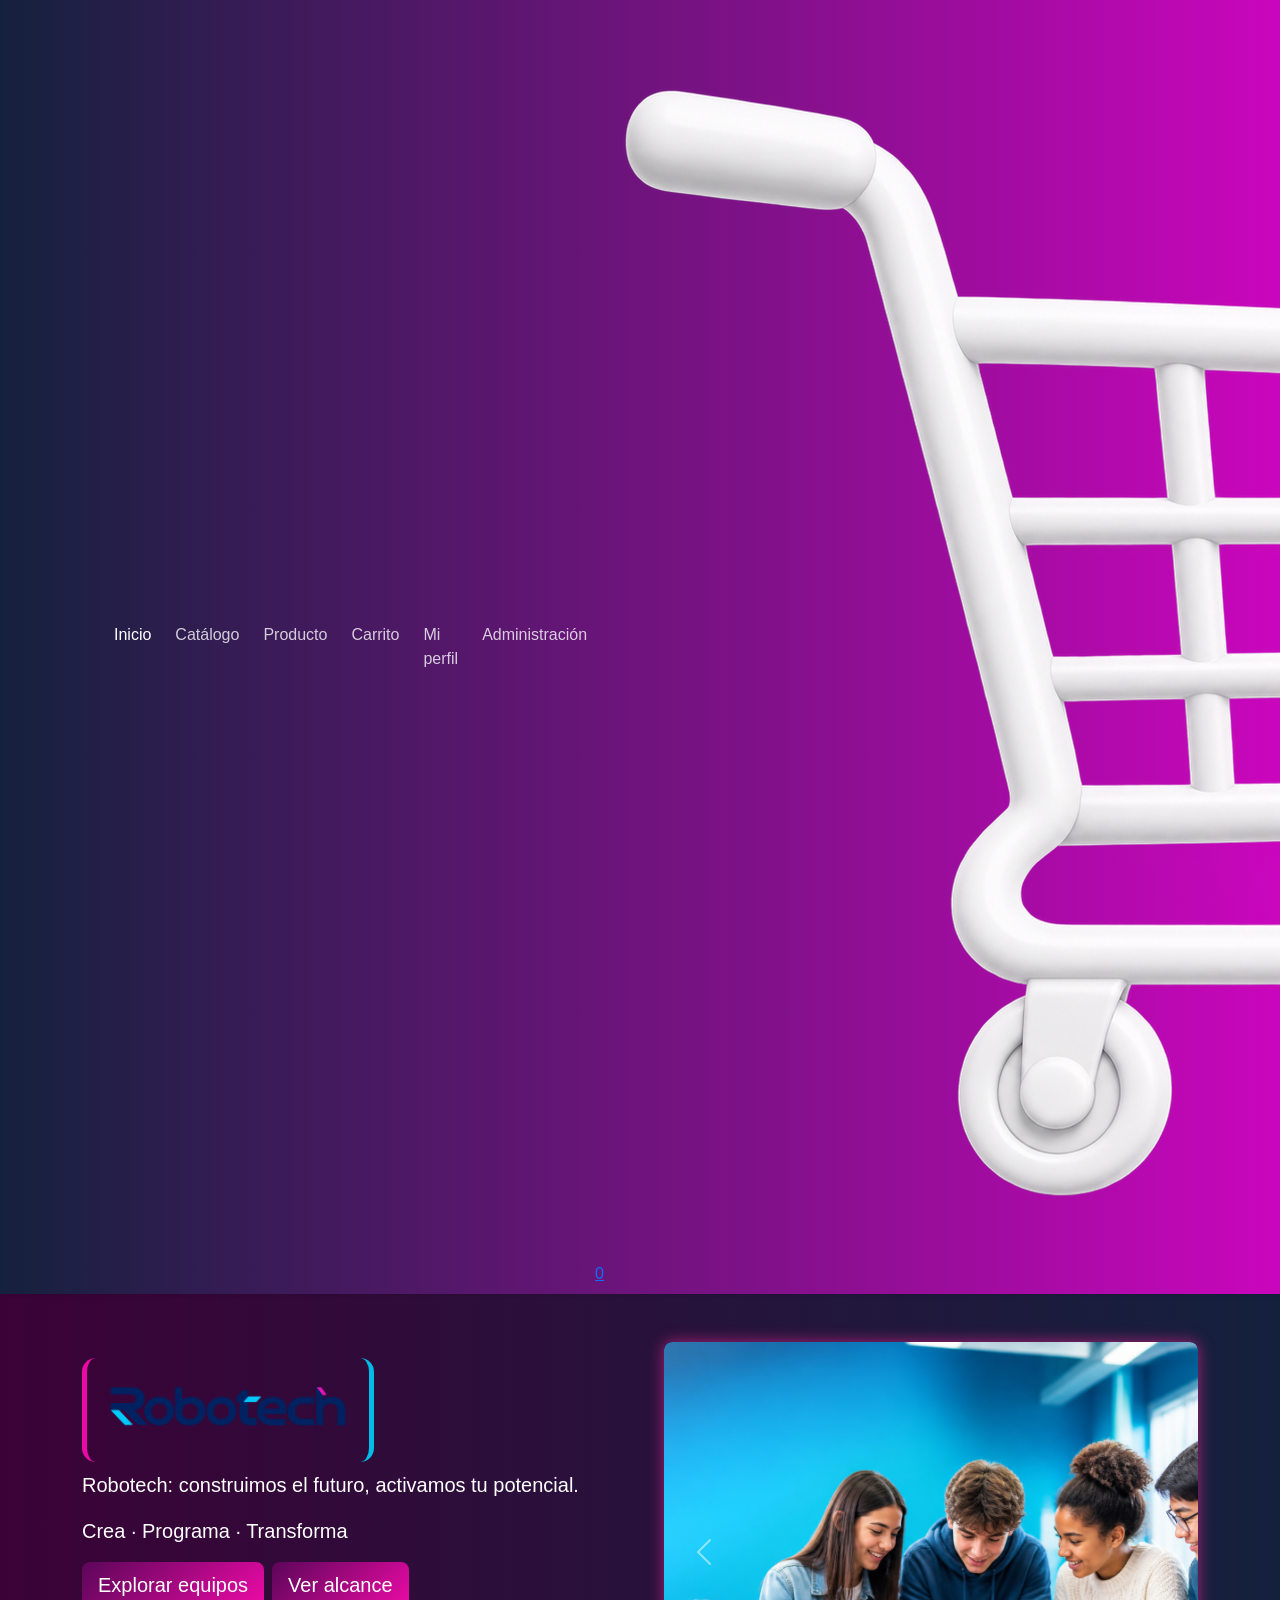
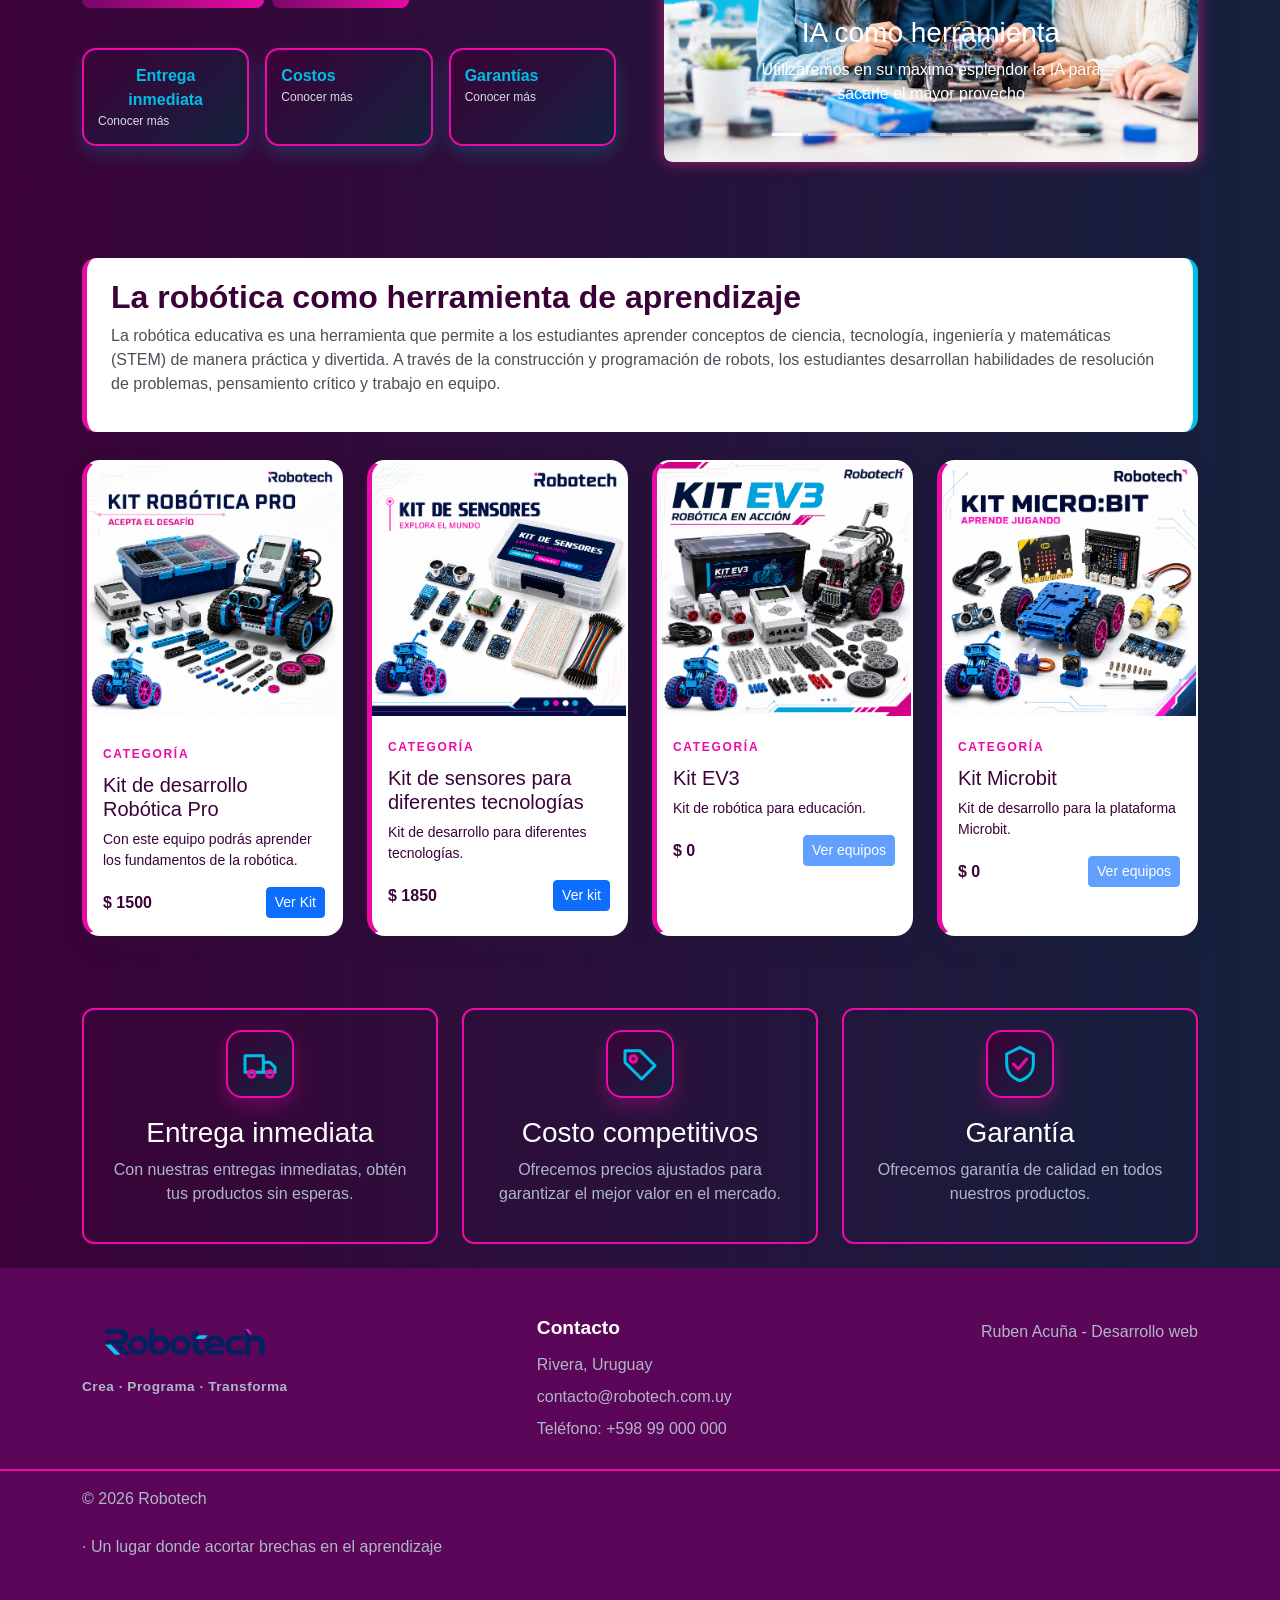
==== index.html @ 4be552e7 "Update print statement from 'Hello' to 'Goodbye'" ====
<!doctype html>
<html lang='es'>

<head>
    <meta charset="utf-8">
    <meta name="viewport" content="width=device-width, initial-scale=1">
    <link href="https://cdn.jsdelivr.net/npm/bootstrap@5.3.3/dist/css/bootstrap.min.css" rel="stylesheet">
    <link rel="shortcut icon" type="image/x-icon" href="img/r.ico" />
    <link rel="stylesheet" href="css/styles.css">
    <title>Robotech | Inicio</title>
</head>

<body class='d-flex flex-column min-vh-100' data-page='inicio'>
    <header>
        <nav class="navbar navbar-expand-lg navbar-dark sticky-top shadow-sm">
            <div class="container">
                <a class="navbar-brand fw-bold" href="index.html"><img width="100px" src="img/robo.png" alt="Robo Tech"
                        class="img-fluid" width="50px"></a>
                <button class="navbar-toggler" type="button" data-bs-toggle="collapse" data-bs-target="#mainNav"><span
                        class="navbar-toggler-icon"></span></button>
                <div class="collapse navbar-collapse" id="mainNav">
                    <ul class="navbar-nav me-auto">
                        <li class="nav-item"><a class="nav-link" data-page="inicio" href="index.html">Inicio</a></li>
                        <li class="nav-item"><a class="nav-link" data-page="catalogo" href="catalogo.html">Catálogo</a>
                        </li>
                        <li class="nav-item"><a class="nav-link" data-page="producto" href="producto.html">Producto</a>
                        </li>
                        <li class="nav-item"><a class="nav-link" data-page="carrito" href="carrito.html">Carrito</a>
                        </li>
                        <li class="nav-item"><a class="nav-link" data-page="perfil" href="perfil.html">Mi perfil</a>
                        </li>
                        <li class="nav-item"><a class="nav-link" data-page="admin" href="admin.html">Administración</a>
                        </li>
                    </ul>

                    <div class="cart-wrapper">
                        <a href="carrito.html" class="cart-link" aria-label="Ver carrito de compras">
                            <img src="img/carrito.png" alt="" class="cart-icon">
                            <span class="carrito-contador" id="carritoContador" aria-live="polite">0</span>
                        </a>
                    </div>



                    <button class="btn btn-outline-light btn-sm" id="btnLoginPlaceholder"
                        style="margin-left: 20px;">Ingresar</button>





                </div>
            </div>
        </nav>
    </header>
    <section class="navbar2 hero-intro">
        <div class="container py-4 py-lg-5">
            <div class="row align-items-center g-4 g-lg-5">
                <div class="col-lg-6">
                    <div class="revelar">



                <h1 class="display-4 fw-bold"><img width="250" src="img/iso.png" alt="Robotech" class="img-fluid"></h1>
                <p class="lead">Robotech: construimos el futuro, activamos tu potencial.</p>
                <p class="lead ">Crea · Programa · Transforma</p>
                <div class="d-flex gap-2 flex-wrap">
                    <a class="btn btn-robotech btn-lg" href="catalogo.html">Explorar equipos</a>
                    <button class="btn btn-robotech btn-lg" id="btnProjectInfo">Ver alcance</button>
                </div>
                <div class="row g-3 mt-4">
                    <div class="col-4">
                        <button type="button" class="metric metric-button" data-bs-toggle="modal"
                            data-bs-target="#entregaModal">
                            <strong>Entrega inmediata</strong><span>Conocer más</span>
                        </button>
                    </div>
                    <div class="col-4">
                        <button type="button" class="metric metric-button" data-bs-toggle="modal"
                            data-bs-target="#costosModal">
                            <strong>Costos</strong><span>Conocer más</span>
                        </button>
                    </div>
                    <div class="col-4">
                        <button type="button" class="metric metric-button" data-bs-toggle="modal"
                            data-bs-target="#garantiaModal">
                            <strong>Garantías</strong><span>Conocer más</span>
                        </button>
                    </div>
                </div>
                    </div>
                </div>
                <div class="col-lg-6">
                    <div class="hero-card revelar">
                        <section class="hero">

                                <div id="carteleraCarousel" class="carousel slide" data-bs-ride="carousel">
                                    <div class="carousel-indicators">
                                        <button type="button" data-bs-target="#carteleraCarousel" data-bs-slide-to="0"
                                            class="active" aria-current="true" aria-label="Eduy"></button>
                                        <button type="button" data-bs-target="#carteleraCarousel" data-bs-slide-to="1"
                                            aria-label="Película 2"></button>
                                        <button type="button" data-bs-target="#carteleraCarousel" data-bs-slide-to="2"
                                            aria-label="Película 3"></button>
                                        <button type="button" data-bs-target="#carteleraCarousel" data-bs-slide-to="3"
                                            aria-label="Película 4"></button>
                                        <button type="button" data-bs-target="#carteleraCarousel" data-bs-slide-to="4"
                                            aria-label="Película 5"></button>
                                        <button type="button" data-bs-target="#carteleraCarousel" data-bs-slide-to="5"
                                            aria-label="Película 6"></button>
                                        <button type="button" data-bs-target="#carteleraCarousel" data-bs-slide-to="6"
                                            aria-label="Película 7"></button>
                                        <button type="button" data-bs-target="#carteleraCarousel" data-bs-slide-to="7"
                                            aria-label="Película 8"></button>
                                        <button type="button" data-bs-target="#carteleraCarousel" data-bs-slide-to="8"
                                            aria-label="Película 9"></button>
                                    </div>

                                    <div class="carousel-inner rounded overflow-hidden">
                                        <div class="carousel-item active">
                                            <img src="img/a1.png" class="d-block w-100" alt="Inteligencia artificial">
                                            <div class="carousel-caption d-none d-md-block">
                                                <h3>IA como herramienta</h3>
                                                <p>Utilizaremos en su maximo esplendor la IA para sacarle el mayor
                                                    provecho
                                                </p>
                                            </div>
                                        </div>

                                        <div class="carousel-item">
                                            <img src="img/a2.png" class="d-block w-100" alt="Afiche de The Truman Show">
                                            <div class="carousel-caption d-none d-md-block">
                                                <h3>Curso de microbit</h3>
                                                <p>Aprende a programar con microbit y crea tus propios proyectos de
                                                    robótica
                                                    y electrónica.
                                                </p>
                                            </div>
                                        </div>

                                        <div class="carousel-item">
                                            <img src="img/a3.png" class="d-block w-100"
                                                alt="Afiche de próxima película">
                                            <div class="carousel-caption d-none d-md-block">
                                                <h3>Robótica </h3>
                                                <p>Descubre el mundo de la robótica con nuestros cursos prácticos y
                                                    hands-on.</p>
                                            </div>
                                        </div>
                                        <div class="carousel-item">
                                            <img src="img/a4.png" class="d-block w-100" alt="Arduino">
                                            <div class="carousel-caption d-none d-md-block">
                                                <h3>Arduino</h3>
                                                <p>Plataforma de prototipado electrónico basada en un microcontrolador
                                                    con
                                                    un lenguaje de programación simplificado.</p>
                                            </div>
                                        </div>
                                        <div class="carousel-item">
                                            <img src="img/a5.png" class="d-block w-100" alt="Afiche de Impresión 3D">
                                            <div class="carousel-caption d-none d-md-block">
                                                <h3>Impresión 3D</h3>
                                                <p>Transforma tus ideas en realidad con nuestra tecnología de impresión
                                                    3D
                                                    de vanguardia.</p>
                                            </div>
                                        </div>
                                        <div class="carousel-item">
                                            <img src="img/a6.png" class="d-block w-100" alt="Spike">
                                            <div class="carousel-caption d-none d-md-block">
                                                <h3>Spike</h3>
                                                <p>Robot de juguete con capacidades avanzadas de movimiento y
                                                    comunicación.
                                                </p>
                                            </div>
                                        </div>
                                        <div class="carousel-item">
                                            <img src="img/a7.png" class="d-block w-100" alt="Controlador ESP 32">
                                            <div class="carousel-caption d-none d-md-block">
                                                <h3>Esp 32</h3>
                                                <p>Plataforma de prototipado electrónico basada en un microcontrolador
                                                    con
                                                    un lenguaje de programación simplificado.</p>
                                            </div>
                                        </div>
                                        <div class="carousel-item">
                                            <img src="img/a8.png" class="d-block w-100" alt="Circuitos y electrónica">
                                            <div class="carousel-caption d-none d-md-block">
                                                <h3>Circuitos y electrónica</h3>
                                                <p>Descubre el mundo emocionante de los circuitos y la electrónica con
                                                    nuestros kits educativos.</p>
                                            </div>
                                        </div>
                                        <div class="carousel-item">
                                            <img src="img/a9.png" class="d-block w-100" alt="Crecer con robótica">
                                            <div class="carousel-caption d-none d-md-block">
                                                <h3>Crecer con robótica</h3>
                                                <p>Descubre el mundo emocionante de la robótica con nuestros kits
                                                    educativos.</p>
                                            </div>
                                        </div>


                                    </div>

                                    <button class="carousel-control-prev" type="button"
                                        data-bs-target="#carteleraCarousel" data-bs-slide="prev">
                                        <span class="carousel-control-prev-icon" aria-hidden="true"></span>
                                        <span class="visually-hidden">Anterior</span>
                                    </button>
                                    <button class="carousel-control-next" type="button"
                                        data-bs-target="#carteleraCarousel" data-bs-slide="next">
                                        <span class="carousel-control-next-icon" aria-hidden="true"></span>
                                        <span class="visually-hidden">Siguiente</span>
                                    </button>
                                </div>
                        </section>
                    </div>
                </div>
            </div>
        </div>
    </section>
    <main class="flex-grow-1">
            <section class="hero">
               

            </section>
            <section class="section-gradient py-5">
                <div class="container">
                <div class="section-heading">
                    <div>


                        <div class="info-robotica">

                            <div class="revelar">
                                <h2 class="fw-bold">La robótica como herramienta de aprendizaje</h2>
                                <p class="text-secondary">La robótica educativa es una herramienta que permite a los
                                    estudiantes aprender conceptos de ciencia, tecnología, ingeniería y matemáticas
                                    (STEM)
                                    de manera práctica y divertida. A través de la construcción y programación de
                                    robots,
                                    los estudiantes desarrollan habilidades de resolución de problemas, pensamiento
                                    crítico
                                    y trabajo en equipo.</p>
                            </div>
                        </div>


                        <div class="row g-4 mt-1">
                            <div class="col-md-6 col-xl-3">
                                <article class="placeholder-product">
                                    <div class="placeholder-image"><img height="200" src="img/robopro.png" 
                                            alt="Kit RoboPro" class="img-fluid"></div>
                                    <div class="p-3">
                                        <hr >

                                        <span class="eyebrow">Categoría</span>
                                        <h3 class="h5 mt-2">Kit de desarrollo Robótica Pro</h3>
                                        <p class="text-secondary small">Con este equipo podrás aprender los fundamentos
                                            de
                                            la robótica.</p>
                                        <div class="d-flex justify-content-between align-items-center"><strong>$
                                                1500</strong><button class="btn btn-primary btn-sm"
                                                onclick="window.location.href='producto.html'" enabled>Ver
                                                Kit</button></div>
                                    </div>
                                </article>
                            </div>
                            <div class="col-md-6 col-xl-3">
                                <article class="placeholder-product">
                                    <div class="placeholder-image"><img height="200" src="img/sensores.png"
                                            alt="Kit Sensores" class="img-fluid"></div>
                                    <div class="p-3">
                                        <hr class="product-divider">
                                        <span class="eyebrow">Categoría</span>
                                        <h3 class="h5 mt-2">Kit de sensores para diferentes tecnologías
                                        </h3>
                                        <p class="text-secondary small">Kit de desarrollo para diferentes tecnologías.
                                        </p>
                                        <div class="d-flex justify-content-between align-items-center"><strong>$
                                                1850</strong><button onclick="window.location.href='producto.html'"
                                                class="btn btn-primary btn-sm" enabled>Ver kit</button>
                                        </div>
                                    </div>
                                </article>
                            </div>
                            <div class="col-md-6 col-xl-3">
                                <article class="placeholder-product">
                                    <div class="placeholder-image"> <img height="200" src="img/ev3.png" alt="Kit EV3"
                                            class="img-fluid"> </div>
                                    <div class="p-3">
                                        <hr class="product-divider">
                                        <span class="eyebrow">Categoría</span>
                                        <h3 class="h5 mt-2">Kit EV3</h3>
                                        <p class="text-secondary small">Kit de robótica para educación.</p>
                                        <div class="d-flex justify-content-between align-items-center"><strong>$
                                                0</strong><button class="btn btn-primary btn-sm" disabled>Ver
                                                equipos</button></div>
                                    </div>
                                </article>
                            </div>
                            <div class="col-md-6 col-xl-3">
                                <article class="placeholder-product">
                                    <div class="placeholder-image"><img height="200" src="img/micro.png"
                                            alt="Kit Microbit" class="img-fluid"></div>
                                    <div class="p-3">
                                        <hr class="product-divider">
                                        <span class="eyebrow">Categoría</span>
                                        <h3 class="h5 mt-2">Kit Microbit</h3>
                                        <p class="text-secondary small">Kit de desarrollo para la plataforma Microbit.
                                        </p>
                                        <div class="d-flex justify-content-between align-items-center"><strong>$
                                                0</strong><button class="btn btn-primary btn-sm" disabled>Ver
                                                equipos</button></div>
                                    </div>
                                </article>
                            </div>
                        </div>
                    </div>
                </div>
                </div>





            </section>
            <section class="benefits section-gradient py-4">
                <div class="container">
                    <div class="row g-4 text-center">
                        <div class="col-md-4">
                            <div class="benefit-card">
                                <div class="benefit-icon" aria-hidden="true">
                                    <svg viewBox="0 0 24 24">
                                        <path class="icon-main" d="M3 7h11v10H3z M14 11h4l3 3v3h-7z" />
                                        <circle class="icon-accent" cx="7" cy="18" r="2" />
                                        <circle class="icon-accent" cx="18" cy="18" r="2" />
                                    </svg>
                                </div>
                                <h3>Entrega inmediata</h3>
                                <p>Con nuestras entregas inmediatas, obtén tus productos sin esperas.</p>
                            </div>
                        </div>
                        <div class="col-md-4">
                            <div class="benefit-card">
                                <div class="benefit-icon" aria-hidden="true">
                                    <svg viewBox="0 0 24 24">
                                        <path class="icon-main" d="M3 4h9l9 9-8 8-10-10z" />
                                        <circle class="icon-accent" cx="8" cy="9" r="2" />
                                    </svg>
                                </div>
                                <h3>Costo competitivos</h3>
                                <p>Ofrecemos precios ajustados para garantizar el mejor valor en el mercado.</p>
                            </div>
                        </div>
                        <div class="col-md-4">
                            <div class="benefit-card">
                                <div class="benefit-icon" aria-hidden="true">
                                    <svg viewBox="0 0 24 24">
                                        <path class="icon-main" d="M12 2l8 4v6c0 5-3.4 8.5-8 10-4.6-1.5-8-5-8-10V6z" />
                                        <path class="icon-accent" d="M8 12l3 3 5-6" />
                                    </svg>
                                </div>
                                <h3>Garantía</h3>

                                <p>Ofrecemos garantía de calidad en todos nuestros productos.</p>
                            </div>
                        </div>
                    </div>
                </div>
            </section>
            <div class="modal fade robotech-modal" id="entregaModal" tabindex="-1" aria-labelledby="entregaModalTitle" aria-hidden="true">
                <div class="modal-dialog modal-dialog-centered"><div class="modal-content">
                    <div class="modal-header"><div class="modal-heading">
                        <div class="modal-benefit-icon" aria-hidden="true"><svg viewBox="0 0 24 24"><path class="icon-main" d="M3 7h11v10H3z M14 11h4l3 3v3h-7z"/><circle class="icon-accent" cx="7" cy="18" r="2"/><circle class="icon-accent" cx="18" cy="18" r="2"/></svg></div>
                        <h2 class="modal-title fs-4" id="entregaModalTitle">Entrega inmediata</h2>
                    </div><button type="button" class="btn-close btn-close-white" data-bs-dismiss="modal" aria-label="Cerrar"></button></div>
                    <div class="modal-body"><p>Preparamos y despachamos los productos disponibles con rapidez para reducir los tiempos de espera. Informamos el estado del pedido y coordinamos la entrega de forma clara.</p></div>
                    <div class="modal-footer"><button type="button" class="btn btn-robotech" data-bs-dismiss="modal">Entendido</button></div>
                </div></div>
            </div>

            <div class="modal fade robotech-modal" id="costosModal" tabindex="-1" aria-labelledby="costosModalTitle" aria-hidden="true">
                <div class="modal-dialog modal-dialog-centered"><div class="modal-content">
                    <div class="modal-header"><div class="modal-heading">
                        <div class="modal-benefit-icon" aria-hidden="true"><svg viewBox="0 0 24 24"><path class="icon-main" d="M3 4h9l9 9-8 8-10-10z"/><circle class="icon-accent" cx="8" cy="9" r="2"/></svg></div>
                        <h2 class="modal-title fs-4" id="costosModalTitle">Costos competitivos</h2>
                    </div><button type="button" class="btn-close btn-close-white" data-bs-dismiss="modal" aria-label="Cerrar"></button></div>
                    <div class="modal-body"><p>Ofrecemos precios claros y competitivos para facilitar el acceso a la robótica educativa. Cada producto busca equilibrar calidad, utilidad y una inversión adecuada.</p></div>
                    <div class="modal-footer"><button type="button" class="btn btn-robotech" data-bs-dismiss="modal">Entendido</button></div>
                </div></div>
            </div>

            <div class="modal fade robotech-modal" id="garantiaModal" tabindex="-1" aria-labelledby="garantiaModalTitle" aria-hidden="true">
                <div class="modal-dialog modal-dialog-centered"><div class="modal-content">
                    <div class="modal-header"><div class="modal-heading">
                        <div class="modal-benefit-icon" aria-hidden="true"><svg viewBox="0 0 24 24"><path class="icon-main" d="M12 2l8 4v6c0 5-3.4 8.5-8 10-4.6-1.5-8-5-8-10V6z"/><path class="icon-accent" d="M8 12l3 3 5-6"/></svg></div>
                        <h2 class="modal-title fs-4" id="garantiaModalTitle">Garantía</h2>
                    </div><button type="button" class="btn-close btn-close-white" data-bs-dismiss="modal" aria-label="Cerrar"></button></div>
                    <div class="modal-body"><p>Respaldamos nuestros productos con garantía de calidad y asistencia ante fallas. Nuestro objetivo es brindar una solución confiable para aprender, construir y experimentar.</p></div>
                    <div class="modal-footer"><button type="button" class="btn btn-robotech" data-bs-dismiss="modal">Entendido</button></div>
                </div></div>
            </div>
            <div class="modal fade robotech-modal2" id="projectInfoModal" tabindex="-1">
                <div class="modal-dialog modal-lg modal-dialog-centered">
                    <div class="modal-content">
                        <div class="modal-header">
                            <h2 class="modal-title fs-5">Roadmap</h2><button class="btn-close"
                                data-bs-dismiss="modal"></button>
                        </div>
                        <div class="modal-body">
                            <p class="modal-intro">El proyecto se desarrollará progresivamente en cuatro sprints.</p>
                            <div class="row g-3">
                                <div class="col-md-6">
                                    <div class="sprint-summary"><strong>Sprint 1 · Semanas 1 a 4</strong><span>Inicio,
                                            identidad visual, HTML, CSS, Bootstrap y diseño responsive</span></div>
                                </div>
                                <div class="col-md-6">
                                    <div class="sprint-summary"><strong>Sprint 2 · Semanas 5 a 8</strong><span>Catálogo
                                            dinámico, detalle de equipos, trayectoria y LocalStorage</span></div>
                                </div>
                                <div class="col-md-6">
                                    <div class="sprint-summary"><strong>Sprint 3 · Semanas 9 a
                                            12</strong><span>Firebase,
                                            autenticación, perfil, pedidos y administración inicial</span></div>
                                </div>
                                <div class="col-md-6">
                                    <div class="sprint-summary"><strong>Sprint 4 · Semanas 13 a
                                            15</strong><span>Seguridad,
                                            roles, pruebas, accesibilidad, despliegue y presentación</span></div>
                                </div>
                            </div>
                        </div>
                    </div>
                </div>
            </div>
    </div>
    </div>
    </main>
    <footer class="footer py-5 mt-auto">
        <div class="container">
            <div class="footer-top d-flex justify-content-between align-items-start flex-wrap gap-4">
                <div class="footer-brand">
                    <div class="footer-identity">
                        <img src="img/iso.png" alt="Robotech" class="footer-logo">
                        <span class="footer-slogan">Crea · Programa · Transforma</span>
                    </div>
                </div>
                <section class="footer-contact" aria-labelledby="footer-contact-title">
                    <h2 id="footer-contact-title">Contacto</h2>
                    <address>
                        <span class="contact-item">Rivera, Uruguay</span>
                        <a class="contact-item" href="mailto:contacto@robotech.com.uy">contacto@robotech.com.uy</a>
                        <a class="contact-item" href="tel:+59899000000">Teléfono: +598 99 000 000</a>
                    </address>
                </section>
                <span class="footer-author">Ruben Acuña - Desarrollo web</span>
            </div>
        </div>
        <hr class="footer-divider">
        <div class="container">
            <p class="footer-copyright">© 2026 Robotech</p> <br> <p>· Un lugar donde acortar brechas en el aprendizaje</p>
        </div>
    </footer>
    <div class="toast-container position-fixed bottom-0 end-0 p-3">
        <div id="appToast" class="toast">
            <div class="toast-header"><strong class="me-auto">Robotech</strong><button class="btn-close"
                    data-bs-dismiss="toast"></button></div>
            <div class="toast-body" id="toastMessage"></div>
        </div>
    </div>
    <script src="https://cdn.jsdelivr.net/npm/bootstrap@5.3.3/dist/js/bootstrap.bundle.min.js"></script>
    <script src="js/base.js"></script>



</body>

</html>
---- css/styles.css ----
:root {
    --primary: #1f4fd6;
    --ink: #172033;
    --surface: #f5f7fb;
    --accent: #ffc107;
    --gradient-robotech: linear-gradient(90deg, #3b0238, #14213d)
}

* {
    box-sizing: border-box
}

body {
    font-family:verdana, sans-serif;
    font-size: 1rem;
    color: var(--ink);
    background: var(--surface)
}


.main-gradiente {
  min-height: 100vh;
  background: linear-gradient(
    to bottom,
    #14213d 0%,
    #ec0aa6 100%,
    
  );
}

article {
    border: 2px solid transparent;
    border-left: 5px solid #ec0aa6;
    box-shadow: 0 0 10px rgba(172, 32, 118, 1);
    transition: transform .25s ease, border-color .25s ease, box-shadow .25s ease;
}

article:hover {
    transform: translateY(-6px);
    border-color: #00bde7;
    border-left-color: #ec0aa6;
    box-shadow:
        0 14px 30px rgba(0, 189, 231, .35),
        0 0 20px rgba(236, 10, 166, .5);
}

@media (prefers-reduced-motion: reduce) {
    article,
    .benefit-card,
    .sprint-summary {
        transition: none;
    }

    article:hover,
    .benefit-card:hover,
    .sprint-summary:hover {
        transform: none;
    }
}
.revelar {
    opacity: 0;
  transform: translateY(25px);
  animation: aparecer 1s ease forwards
}
@keyframes aparecer {
  from {
    opacity: 0;
    transform: translateY(25px);
  }

  to {
    opacity: 1;
    transform: translateY(0);
  }
}

.aparecer-lento {
  opacity: 0;
  animation: aparecer 2s ease 1s forwards;
}


.info-robotica {
  padding: 22px;
  background-color: white;
  border-left: 5px solid #ec0aa6;
  border-radius: 16px 0 0 16px;
}


.btn-robotech {
  color: white;
  background: linear-gradient(135deg, #5c0659, #ec0aa6);
  border: none;
  border-radius: 8px;
}

.btn-robotech:hover {
  color: #fff;
   background: linear-gradient(135deg, #ec0aa6, #5c0659);
}

.navbar {
     background: linear-gradient(90deg, #14213d, #ca06bd)
}
.navbar2 {
    color: #fff;
    background: var(--gradient-robotech);
}

.section-gradient {
    color: #fff;
    background: var(--gradient-robotech);
}

.section-gradient .text-secondary {
    color: #d7dbe5 !important;
}

.info-robotica h2 {
    color: #3b0238;
}

.info-robotica {
    padding: 20px 24px;
    border-left: 5px solid #ec0aa6;
    border-right: 5px solid #00bde7;
    border-radius: 14px;
}

.section-gradient .info-robotica .text-secondary {
    color: #495057 !important;
}

.hero-intro .hero {
    background: transparent;
}

.hero-intro h1.fw-bold {
    width: fit-content;
    padding: 10px 16px;
    border-left: 5px solid #ec0aa6;
    border-right: 5px solid #00bde7;
    border-radius: 14px;
}

.hero-intro .hero-card {
    width: 100%;
    padding: 0;
    background: transparent;
    border-radius: 8px;
    box-shadow: 0 0 15px rgba(172, 32, 118, 1);
    overflow: hidden;
}

.hero-intro #carteleraCarousel,
.hero-intro .carousel-inner,
.hero-intro .carousel-item {
    width: 100%;
}

.hero-intro #carteleraCarousel .carousel-item img {
    width: 100%;
    height: clamp(280px, 36vw, 420px);
    object-fit: cover;
    border-radius: 8px;
}
.navbar .nav-link {
    color: #ffffffc7;
    font-size:3 rem;
    padding: 0.5rem 1rem;
    margin-left: 0.5rem;
}


.navbar .nav-link.active,
.navbar .nav-link:hover {
    color: #fff
}

.brand-mark {
    display: inline-grid;
    place-items: center;
    width: 32px;
    height: 32px;
    background: var(--accent);
    color: #172033;
    border-radius: 10px;
    margin-right: .35rem
}

.hero {
    background: radial-gradient(circle at 15% 20%, #eef3ff 0, #fff 48%, #eef3ff 100%)
}

.hero-card {
    position: relative;
    background: #fff;
    border-radius: 24px;
    padding: 12px;
    box-shadow: 0 30px 70px #1f4fd633
}

.hero-card img {
    height: 420px;
    width: 100%;
    object-fit: cover;
    border-radius: 16px
}

.hero-card-header {
    display: flex;
    gap: 7px;
    padding: 5px 4px 12px
}

.dot {
    width: 9px;
    height: 9px;
    border-radius: 50%;
    background: #dce2ef
}

.dot:first-child {
    background: #ff6b6b
}

.dot:nth-child(2) {
    background: #ffd43b
}

.dot:nth-child(3) {
    background: #51cf66
}

.floating-card {
    position: absolute;
    left: -35px;
    bottom: 30px;
    background: #fff;
    padding: 18px 22px;
    border-radius: 16px;
    box-shadow: 0 18px 40px #1720332e;
    display: flex;
    flex-direction: column
}

.metric {
    color: #fff;
    background: linear-gradient(135deg, #3b0238, #14213d);
    border: 2px solid #ec0aa6;
    border-radius: 14px;
    padding: 14px;
    text-align: center;
    display: flex;
    flex-direction: column;
    box-shadow: 0 8px 18px rgba(0, 189, 231, .2);
}

.metric-button {
    width: 100%;
    height: 100%;
    font: inherit;
    cursor: pointer;
    transition: transform .25s ease, border-color .25s ease, box-shadow .25s ease;
}

.metric-button:hover,
.metric-button:focus-visible {
    transform: translateY(-4px);
    border-color: #00bde7;
    box-shadow: 0 12px 24px rgba(236, 10, 166, .4);
    outline: none;
}

.metric strong {
    color: #00bde7;
}

.metric span {
    font-size: .75rem;
    color: #d7dbe5;
}

.section-heading {
    display: flex;
    justify-content: space-between;
    align-items: end
}

.eyebrow {
    font-size: .75rem;
    text-transform: uppercase;
    letter-spacing: .14em;
    color: var(--primary);
    font-weight: 800
}

.student-task {
    display: flex;
    gap: 16px;
    background: #fff;
    border-left: 5px solid var(--primary);
    border-radius: 14px;
    padding: 20px
}

.student-task-number {
    display: grid;
    place-items: center;
    flex: 0 0 40px;
    height: 40px;
    border-radius: 50%;
    background: var(--primary);
    color: #fff;
    font-weight: 800
}

.placeholder-product {
    height: 100%;
    background: #fff;
    border-radius: 18px;
    overflow: hidden;
    box-shadow: 0 10px 28px #17203314
}

.placeholder-image {
    height: 210px;
    margin-bottom: 20px;
    background: repeating-linear-gradient(45deg, #eef1f7, #eef1f7 12px, #e5e9f1 12px, #e5e9f1 24px);
    display: grid;
    place-items: center;
    color: #7a8497;
    font-weight: 700
}

.product-divider {
    margin: 0 0 24px;
    border: 0;
    border-top: 2px solid #ec0aa6;
    opacity: 1;
}

.placeholder-product .eyebrow {
    display: inline-block;
    margin-top: 0;
    color: #ec0aa6;
}

.section-gradient .placeholder-product h3,
.section-gradient .placeholder-product p,
.section-gradient .placeholder-product strong {
    color: #3b0238 !important;
}

.benefits {
    color: #fff
}

.benefit-card {
    height: 100%;
    padding: 20px;
    border: 2px solid #ec0aa6;
    border-radius: 12px;
    transition: transform .25s ease, border-color .25s ease, box-shadow .25s ease;
}

.benefit-icon {
    display: grid;
    place-items: center;
    width: 68px;
    height: 68px;
    margin: 0 auto 18px;
    background: linear-gradient(135deg, #3b0238, #14213d);
    border: 2px solid #ec0aa6;
    border-radius: 16px;
    box-shadow: 0 8px 20px rgba(236, 10, 166, .3);
}

.benefit-icon svg {
    width: 40px;
    height: 40px;
    fill: none;
    stroke-linecap: round;
    stroke-linejoin: round;
    stroke-width: 1.8;
}

.benefit-icon .icon-main {
    stroke: #00bde7;
}

.benefit-icon .icon-accent {
    stroke: #ec0aa6;
}

.robotech-modal .modal-content,
.robotech-modal2 .modal-content {
    color: #d7dbe5;
    background: linear-gradient(135deg, #3b0238, #14213d);
    border: 2px solid #ec0aa6;
    border-radius: 18px;
    box-shadow:
        0 20px 55px rgba(0, 189, 231, .25),
        0 0 24px rgba(236, 10, 166, .35);
    overflow: hidden;
}

.robotech-modal .modal-header,
.robotech-modal .modal-footer,
.robotech-modal2 .modal-header,
.robotech-modal2 .modal-footer {
    border-color: rgba(236, 10, 166, .65);
}

.robotech-modal .modal-heading,
.robotech-modal2 .modal-heading {
    display: flex;
    align-items: center;
    gap: 14px;
}

.robotech-modal .modal-title,
.robotech-modal2 .modal-title {
    color: #00bde7;
    font-weight: 700;
}

.robotech-modal .btn-close,
.robotech-modal2 .btn-close {
    filter: invert(1) grayscale(100%) brightness(200%);
}

.robotech-modal .modal-body,
.robotech-modal2 .modal-body {
    font-size: 1rem;
    line-height: 1.7;
}

.robotech-modal2 .modal-body {
    color: #212529;
}

.robotech-modal2 .modal-intro {
    color: #fff;
}

.modal-benefit-icon {
    display: grid;
    place-items: center;
    flex: 0 0 54px;
    width: 54px;
    height: 54px;
    border: 2px solid #ec0aa6;
    border-radius: 14px;
    background: #14213d;
}

.modal-benefit-icon svg {
    width: 34px;
    height: 34px;
    fill: none;
    stroke-linecap: round;
    stroke-linejoin: round;
    stroke-width: 1.8;
}

.modal-benefit-icon .icon-main {
    stroke: #00bde7;
}

.modal-benefit-icon .icon-accent {
    stroke: #ec0aa6;
}

.benefit-card:hover,
.sprint-summary:hover {
    transform: translateY(-6px);
    border-color: #00bde7;
    box-shadow:
        0 14px 30px rgba(0, 189, 231, .35),
        0 0 20px rgba(236, 10, 166, .5);
}

.benefit-card p {
    color: #aeb7c8
}

.footer {
    background: #5c0659;
    color: #aeb7c8;
    min-height: 240px;
}

.footer-brand {
    display: flex;
    align-items: center;
    flex-wrap: wrap;
    gap: 16px;
}

.footer-logo {
    width: 170px;
    height: auto;
    object-fit: contain;
}

.footer-identity {
    display: flex;
    flex-direction: column;
    align-items: center;
    gap: 4px;
}

.footer-slogan {
    color: inherit;
    font-size: .85rem;
    font-weight: 600;
    letter-spacing: .04em;
}

.footer-contact h2 {
    margin-bottom: 14px;
    color: #fff;
    font-size: 1.2rem;
    font-weight: 700;
}

.footer-contact address {
    display: flex;
    flex-direction: column;
    gap: 8px;
    margin: 0;
    font-style: normal;
}

.footer-contact .contact-item {
    color: inherit;
    text-decoration: none;
    transition: color .2s ease;
}

.footer-contact .contact-item:hover {
    color: #ec0aa6;
}

.footer-divider {
    width: 100%;
    margin: 28px 0 16px;
    border: 0;
    border-top: 2px solid #ec0aa6;
    opacity: 1;
}

.footer-copyright {
    max-width: 440px;
    margin: 0;
}

.footer-author {
    padding-top: 4px;
}

.sprint-summary {
    background: #f5f7fb;
    border: 2px solid #ec0aa6;
    border-radius: 12px;
    padding: 14px;
    display: flex;
    flex-direction: column;
    transition: transform .25s ease, border-color .25s ease, box-shadow .25s ease;
}

.locked-module {
    max-width: 860px;
    margin: 40px auto;
    text-align: center;
    background: #fff;
    border-radius: 24px;
    padding: 48px;
    box-shadow: 0 18px 45px #17203317
}

.locked-icon {
    font-size: 4rem
}

.locked-card {
    margin-top: 28px;
    text-align: left;
    background: #f7f8fb;
    border: 1px dashed #b7c0d0;
    border-radius: 16px;
    padding: 24px
}




@media(max-width:767px) {
    .floating-card {
        position: static;
        margin-top: 10px
    }

    .hero-card img {
        height: 320px
    }

    .hero-intro #carteleraCarousel .carousel-item img {
        height: 280px;
    }

    .locked-module {
        padding: 30px 20px
    }

    .section-heading {
        align-items: start;
        flex-direction: column
    }
}
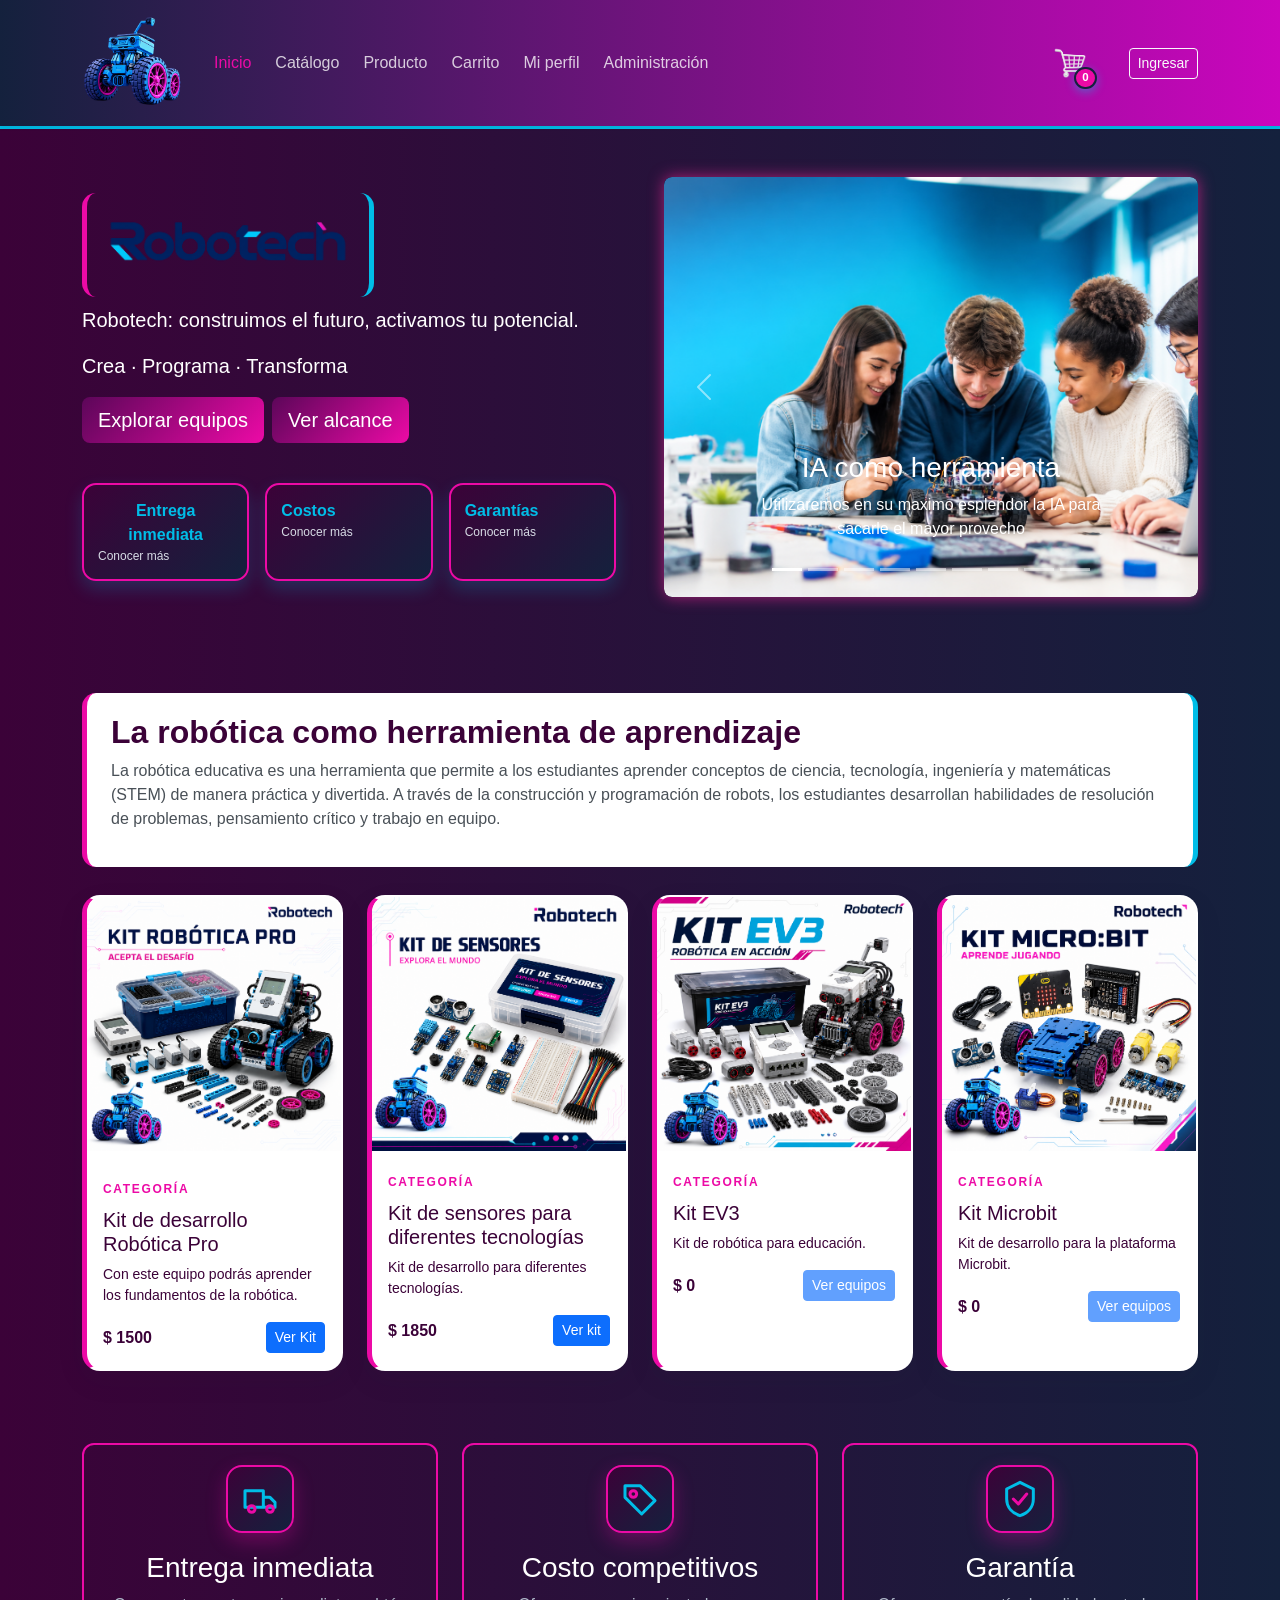
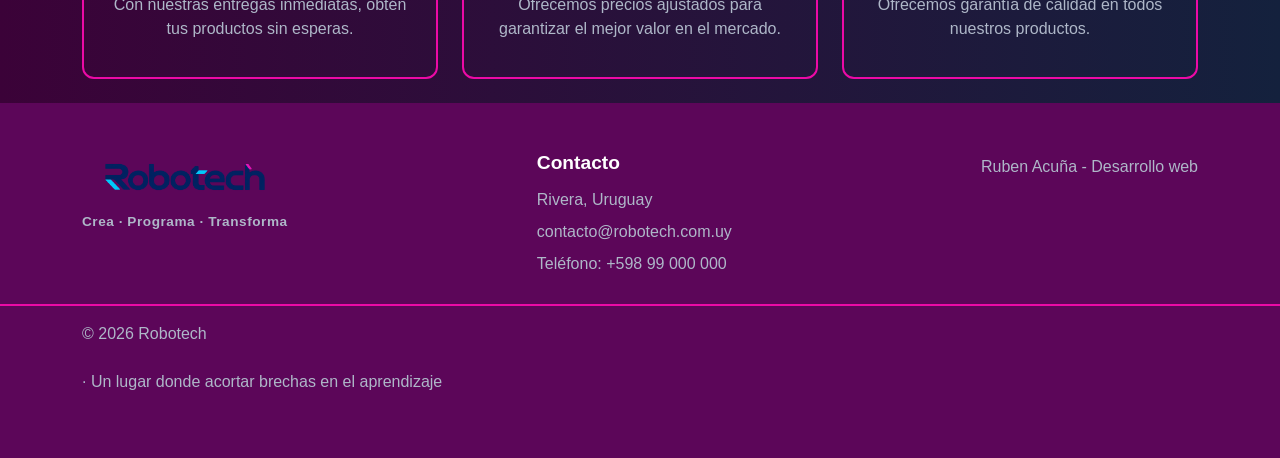
==== commit 2455a155: "Agregar separador celeste entre navbar y navbar2" ====
--- a/index.html
+++ b/index.html
@@ -53,6 +53,7 @@
             </div>
         </nav>
     </header>
+    <hr class="m-0 border-0 opacity-100" style="height: 3px; background-color: #00bde7;">
     <section class="navbar2 hero-intro">
         <div class="container py-4 py-lg-5">
             <div class="row align-items-center g-4 g-lg-5">
--- a/css/styles.css
+++ b/css/styles.css
@@ -167,15 +167,22 @@
 }
 .navbar .nav-link {
     color: #ffffffc7;
-    font-size:3 rem;
+    font-size: 1rem;
     padding: 0.5rem 1rem;
     margin-left: 0.5rem;
-}
-
-
-.navbar .nav-link.active,
-.navbar .nav-link:hover {
-    color: #fff
+    border-radius: 10px;
+    transition: color .2s ease;
+}
+
+.navbar .nav-link.active {
+    color: #ec0aa6 !important;
+    opacity: 1;
+}
+
+.navbar .nav-link:hover,
+.navbar .nav-link:focus-visible {
+    color: #ec0aa6;
+    outline: none;
 }
 
 .brand-mark {
@@ -255,6 +262,47 @@
     display: flex;
     flex-direction: column;
     box-shadow: 0 8px 18px rgba(0, 189, 231, .2);
+}
+
+.cart-wrapper {
+    display: flex;
+    align-items: center;
+    margin: 0 18px;
+}
+
+.cart-link {
+    position: relative;
+    display: inline-grid;
+    place-items: center;
+    width: 42px;
+    height: 42px;
+    text-decoration: none;
+}
+
+.cart-icon {
+    display: block;
+    width: 32px;
+    height: 32px;
+    object-fit: contain;
+}
+
+.carrito-contador {
+    position: absolute;
+    right: -6px;
+    bottom: -5px;
+    display: grid;
+    place-items: center;
+    min-width: 22px;
+    height: 22px;
+    padding: 0 6px;
+    color: #fff;
+    background: #ec0aa6;
+    border: 2px solid #14213d;
+    border-radius: 999px;
+    font-size: .72rem;
+    font-weight: 800;
+    line-height: 1;
+    box-shadow: 0 3px 10px rgba(0, 189, 231, .45);
 }
 
 .metric-button {
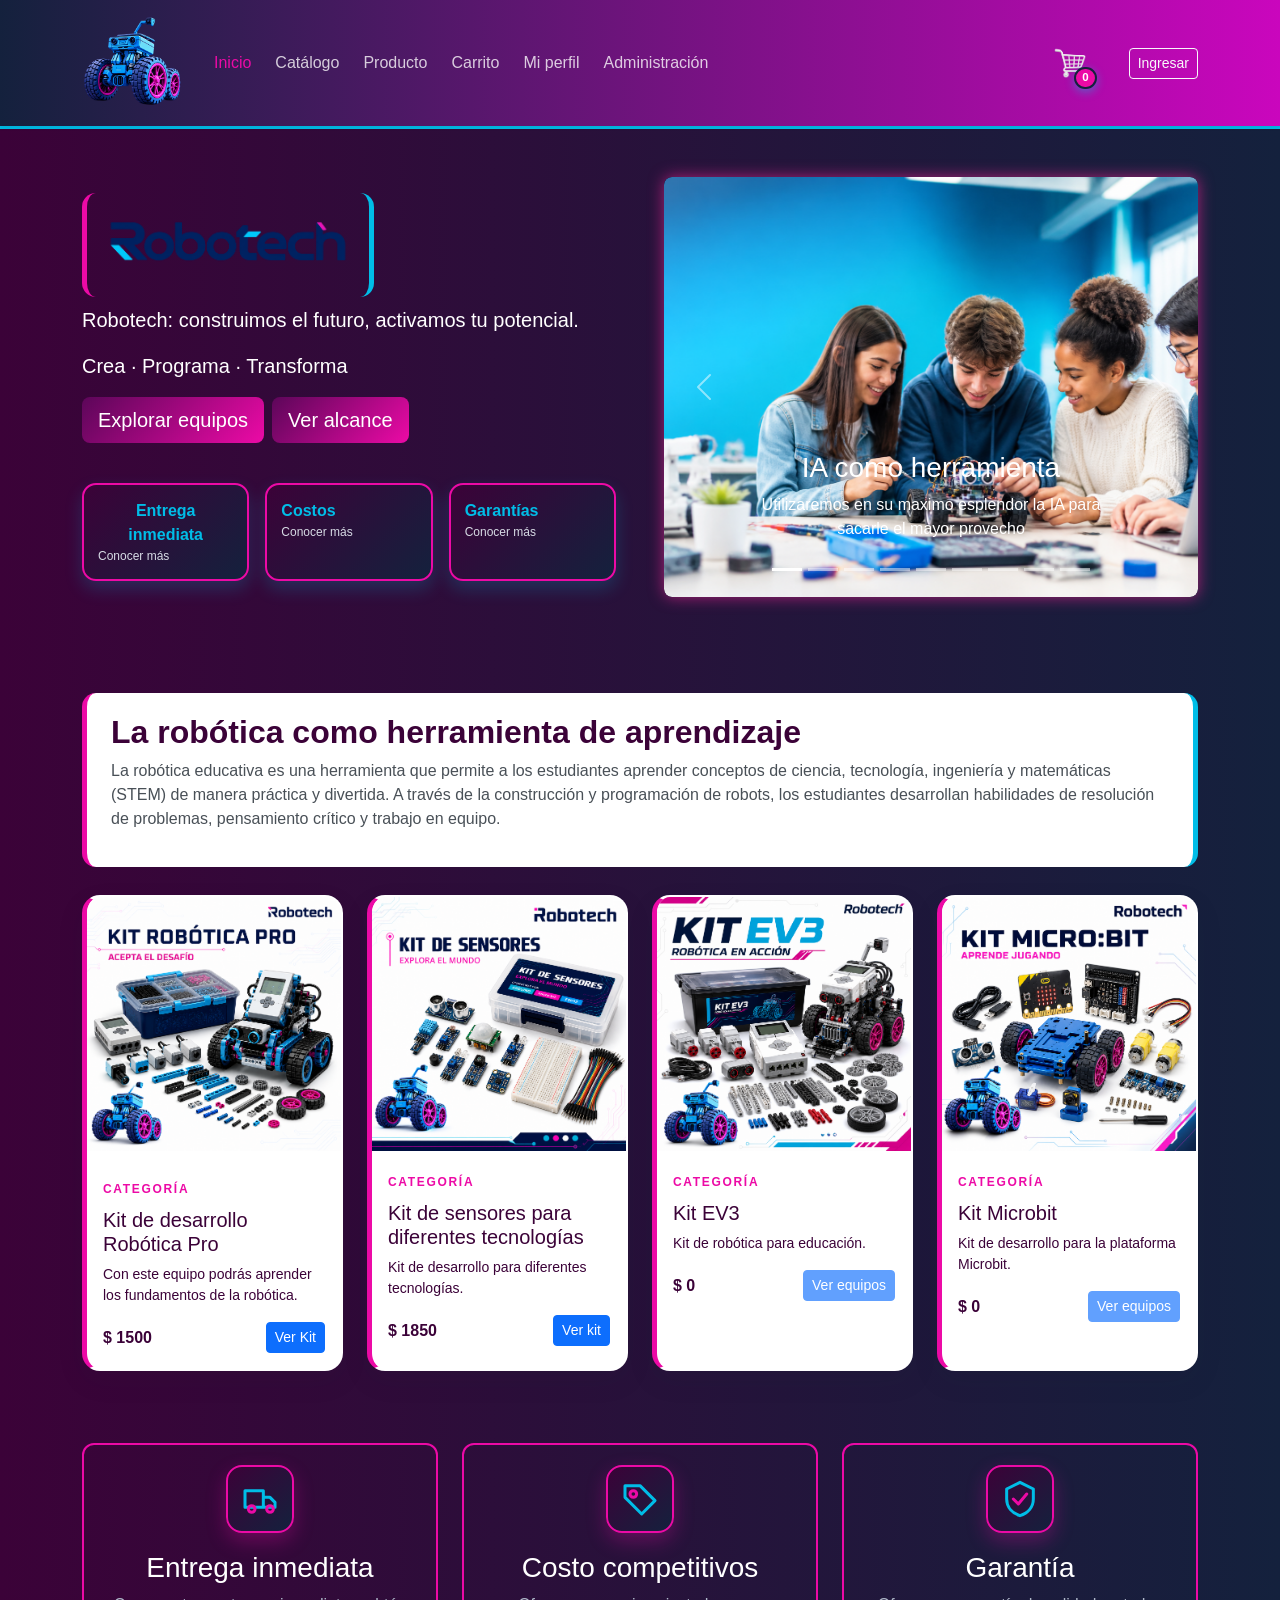
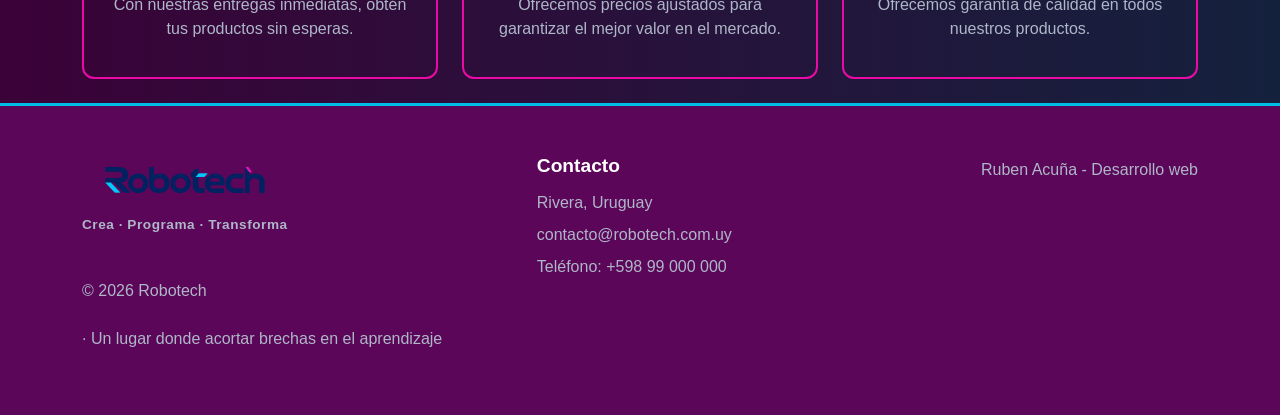
==== commit ab80cd0b: "Mover separador celeste antes del footer" ====
--- a/index.html
+++ b/index.html
@@ -439,6 +439,7 @@
     </div>
     </div>
     </main>
+    <hr class="m-0 border-0 opacity-100" style="height: 3px; background-color: #00bde7;">
     <footer class="footer py-5 mt-auto">
         <div class="container">
             <div class="footer-top d-flex justify-content-between align-items-start flex-wrap gap-4">
@@ -459,7 +460,6 @@
                 <span class="footer-author">Ruben Acuña - Desarrollo web</span>
             </div>
         </div>
-        <hr class="footer-divider">
         <div class="container">
             <p class="footer-copyright">© 2026 Robotech</p> <br> <p>· Un lugar donde acortar brechas en el aprendizaje</p>
         </div>
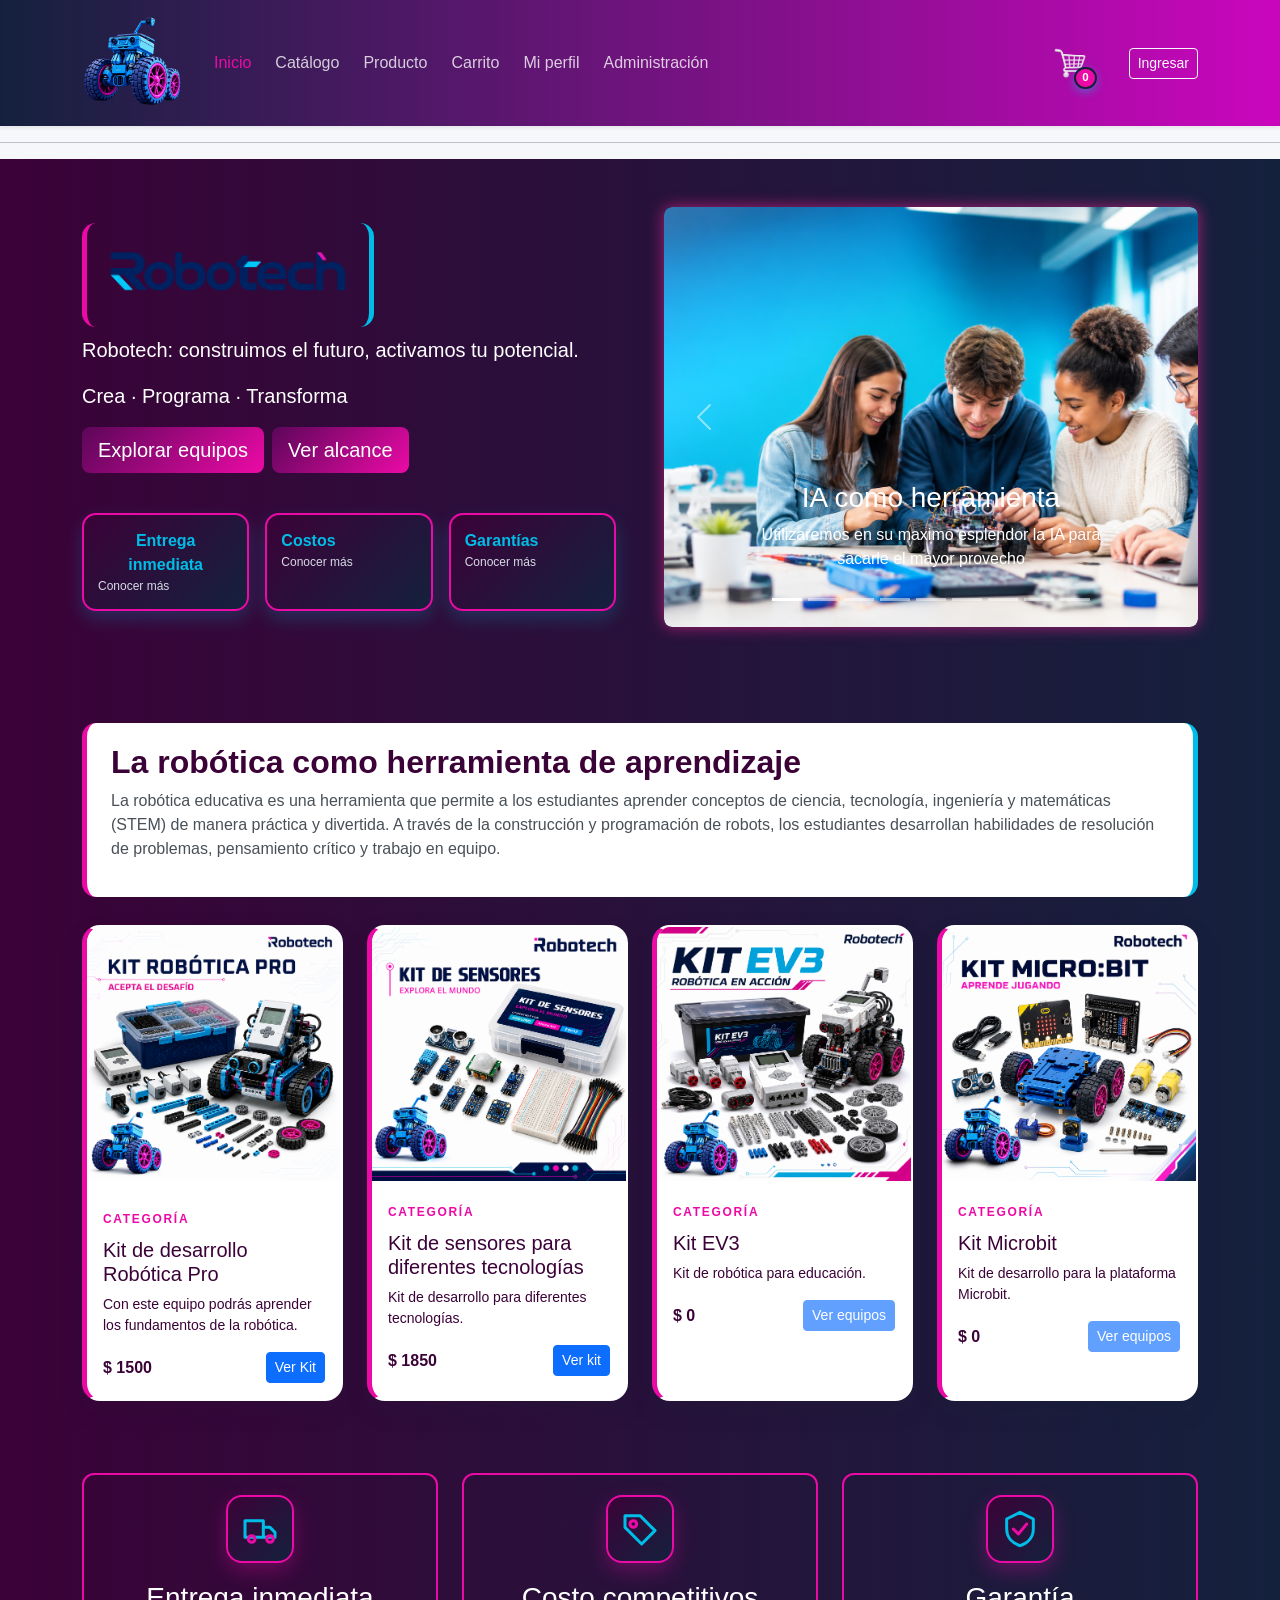
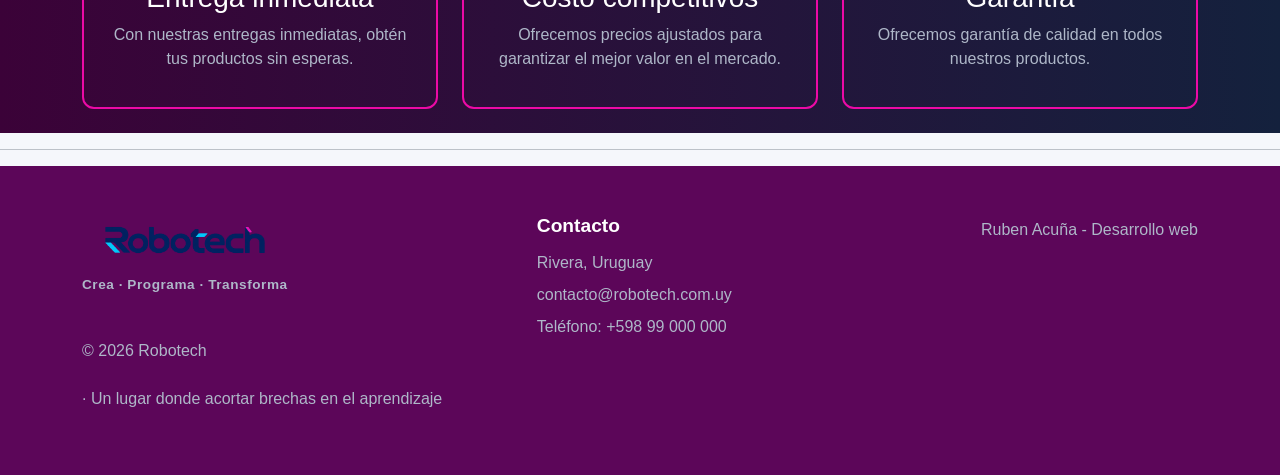
==== commit 01a2ff48: "Aplicar clase a separadores celestes" ====
--- a/index.html
+++ b/index.html
@@ -53,7 +53,7 @@
             </div>
         </nav>
     </header>
-    <hr class="m-0 border-0 opacity-100" style="height: 3px; background-color: #00bde7;">
+    <hr class="separador-celeste">
     <section class="navbar2 hero-intro">
         <div class="container py-4 py-lg-5">
             <div class="row align-items-center g-4 g-lg-5">
@@ -439,7 +439,7 @@
     </div>
     </div>
     </main>
-    <hr class="m-0 border-0 opacity-100" style="height: 3px; background-color: #00bde7;">
+    <hr class="separador-celeste">
     <footer class="footer py-5 mt-auto">
         <div class="container">
             <div class="footer-top d-flex justify-content-between align-items-start flex-wrap gap-4">
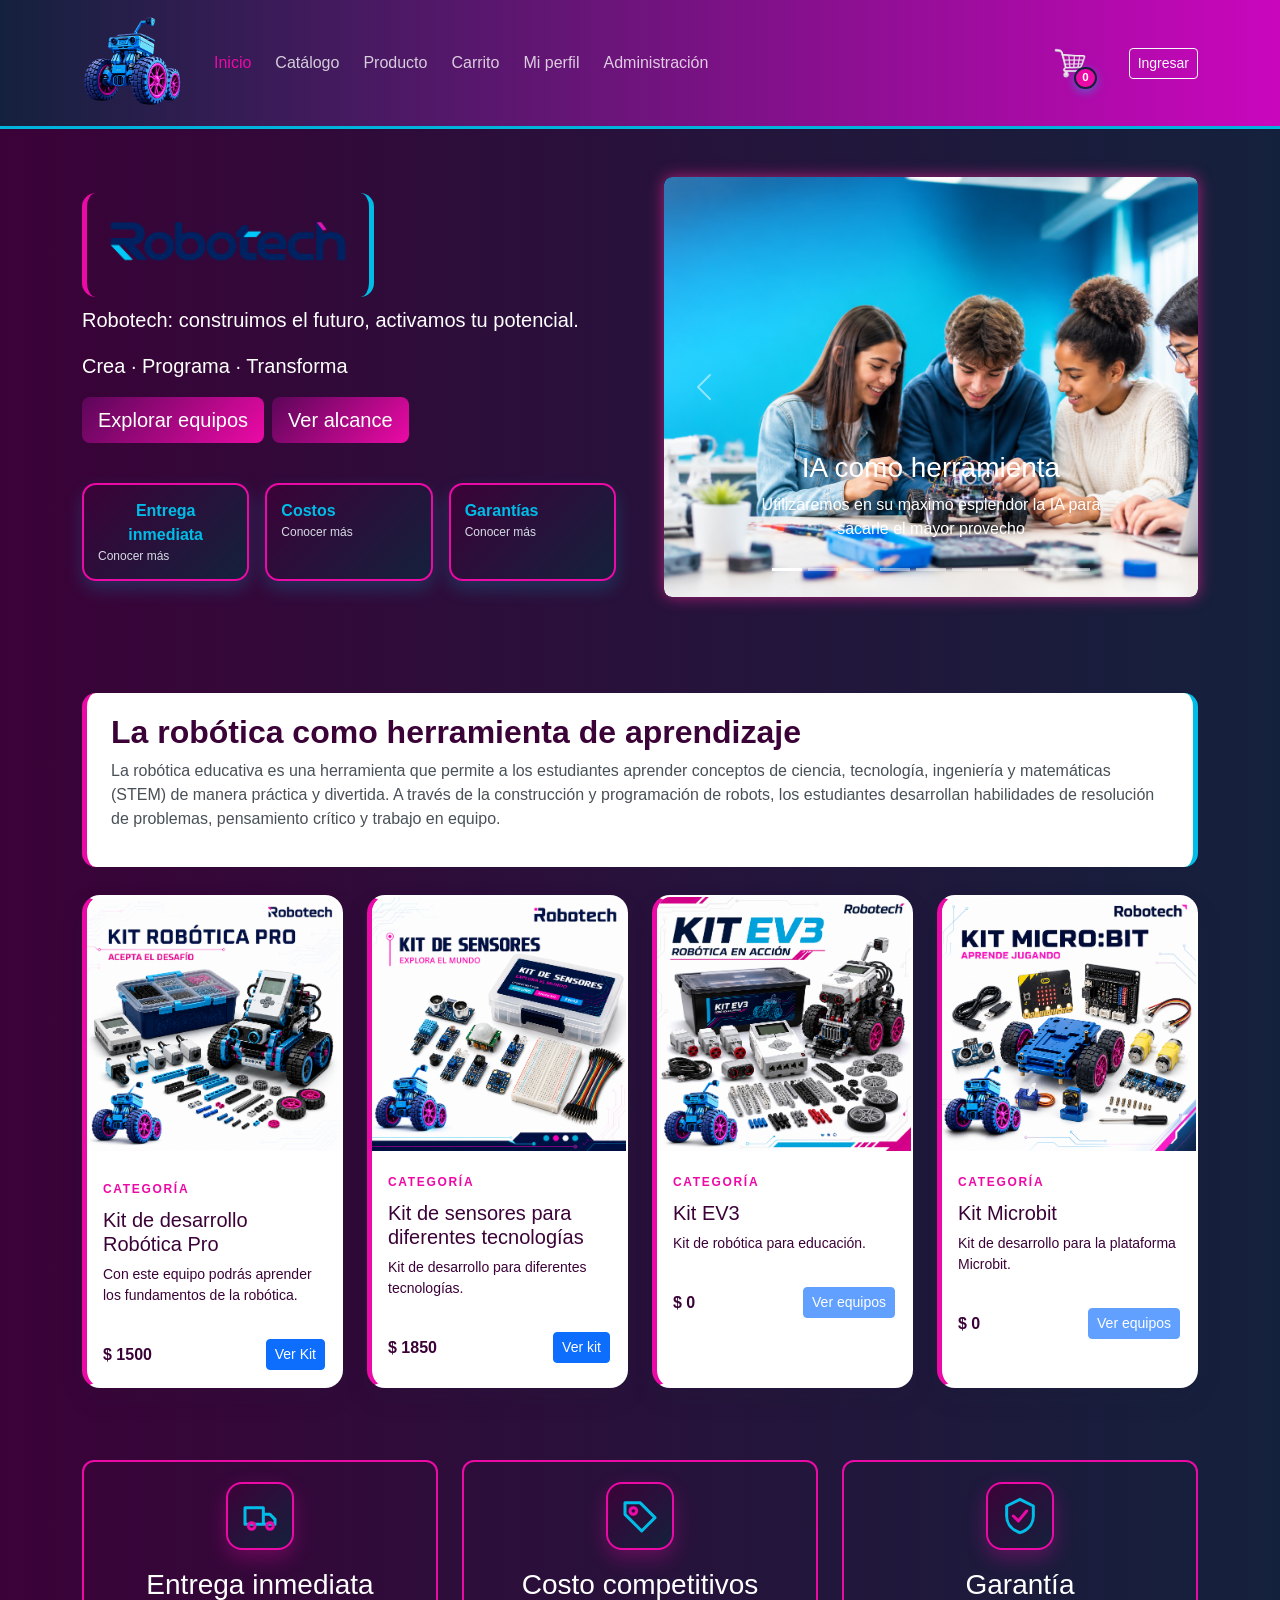
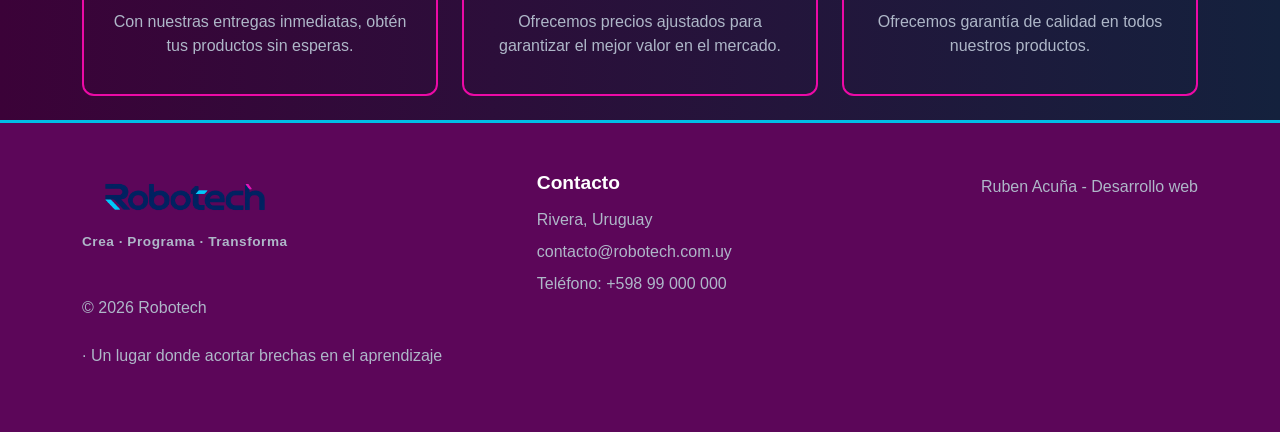
==== commit 76c07899: "Agregar separadores violetas en tarjetas" ====
--- a/index.html
+++ b/index.html
@@ -261,6 +261,7 @@
                                         <p class="text-secondary small">Con este equipo podrás aprender los fundamentos
                                             de
                                             la robótica.</p>
+                                        <hr class="product-price-divider">
                                         <div class="d-flex justify-content-between align-items-center"><strong>$
                                                 1500</strong><button class="btn btn-primary btn-sm"
                                                 onclick="window.location.href='producto.html'" enabled>Ver
@@ -279,6 +280,7 @@
                                         </h3>
                                         <p class="text-secondary small">Kit de desarrollo para diferentes tecnologías.
                                         </p>
+                                        <hr class="product-price-divider">
                                         <div class="d-flex justify-content-between align-items-center"><strong>$
                                                 1850</strong><button onclick="window.location.href='producto.html'"
                                                 class="btn btn-primary btn-sm" enabled>Ver kit</button>
@@ -295,6 +297,7 @@
                                         <span class="eyebrow">Categoría</span>
                                         <h3 class="h5 mt-2">Kit EV3</h3>
                                         <p class="text-secondary small">Kit de robótica para educación.</p>
+                                        <hr class="product-price-divider">
                                         <div class="d-flex justify-content-between align-items-center"><strong>$
                                                 0</strong><button class="btn btn-primary btn-sm" disabled>Ver
                                                 equipos</button></div>
@@ -311,6 +314,7 @@
                                         <h3 class="h5 mt-2">Kit Microbit</h3>
                                         <p class="text-secondary small">Kit de desarrollo para la plataforma Microbit.
                                         </p>
+                                        <hr class="product-price-divider">
                                         <div class="d-flex justify-content-between align-items-center"><strong>$
                                                 0</strong><button class="btn btn-primary btn-sm" disabled>Ver
                                                 equipos</button></div>
--- a/css/styles.css
+++ b/css/styles.css
@@ -33,6 +33,14 @@
     border-left: 5px solid #ec0aa6;
     box-shadow: 0 0 10px rgba(172, 32, 118, 1);
     transition: transform .25s ease, border-color .25s ease, box-shadow .25s ease;
+}
+
+.separador-celeste {
+    height: 3px;
+    margin: 0;
+    border: 0;
+    background-color: #00bde7;
+    opacity: 1;
 }
 
 article:hover {
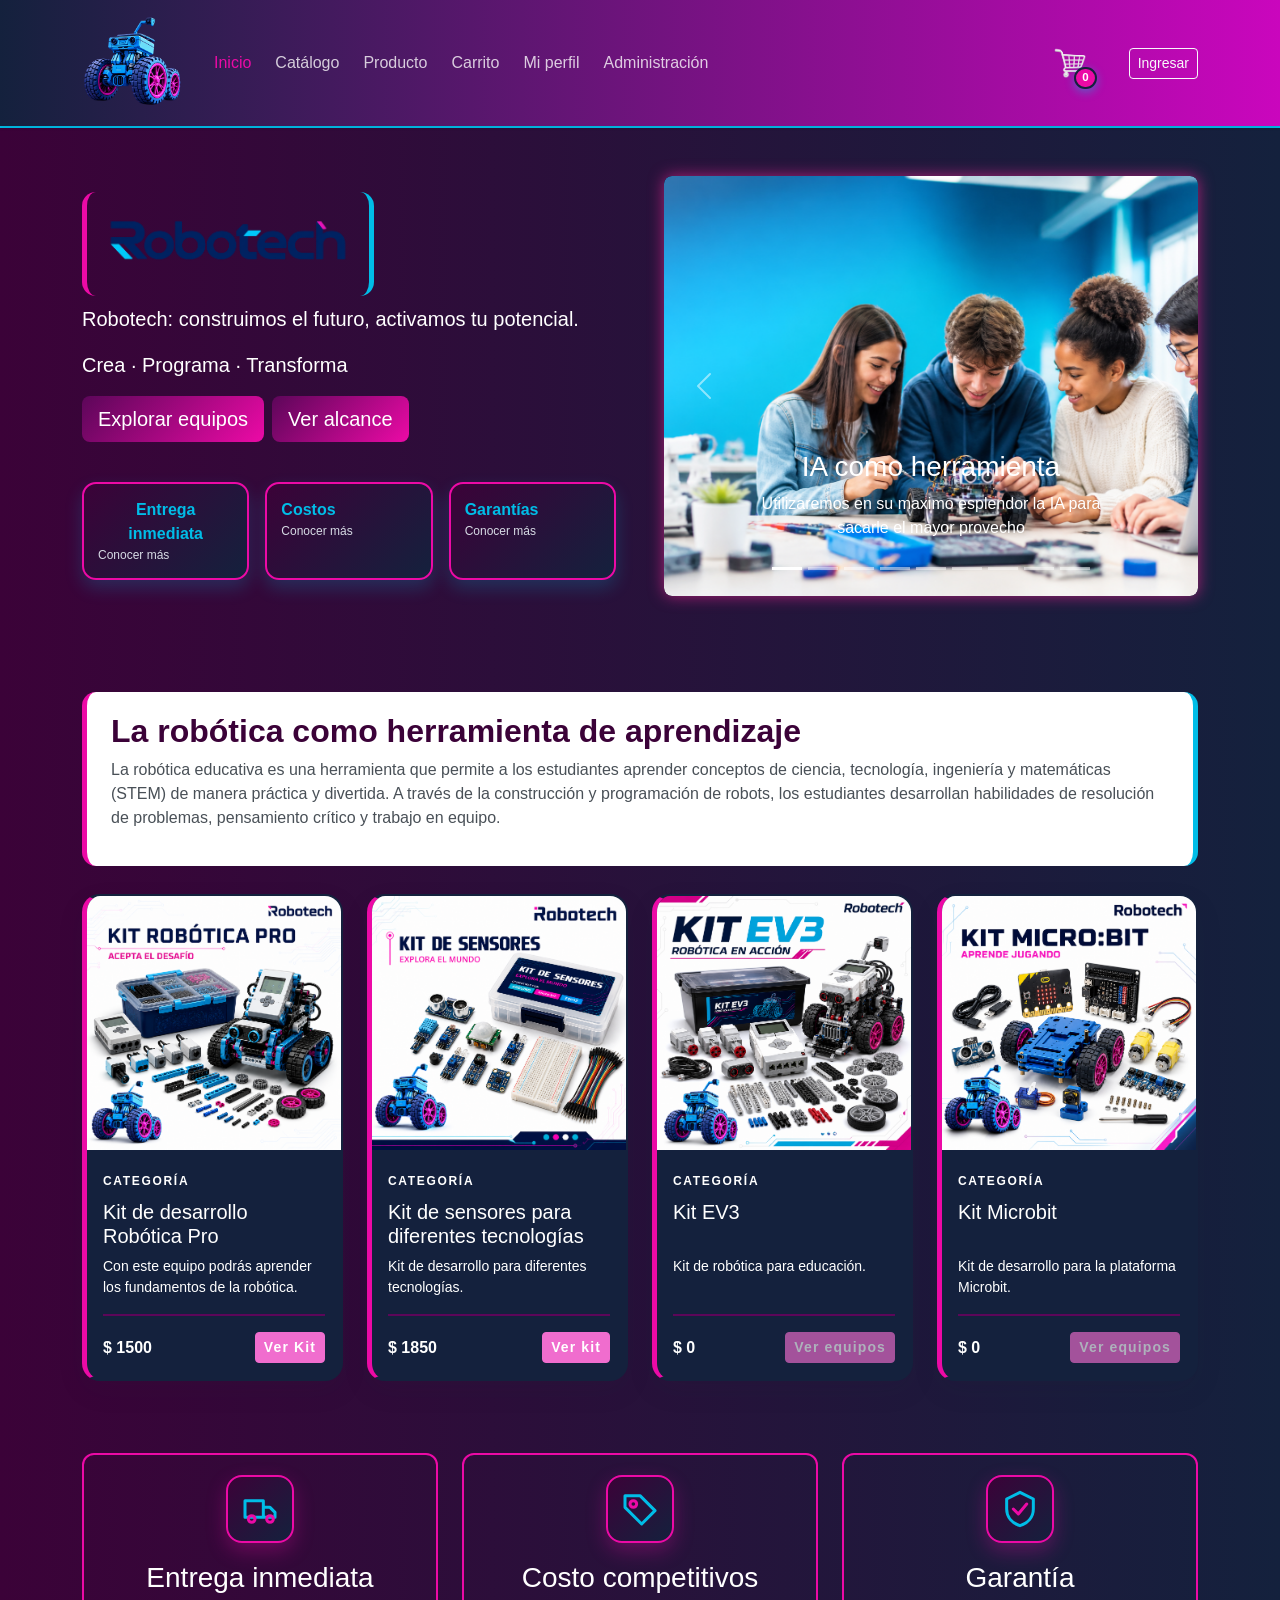
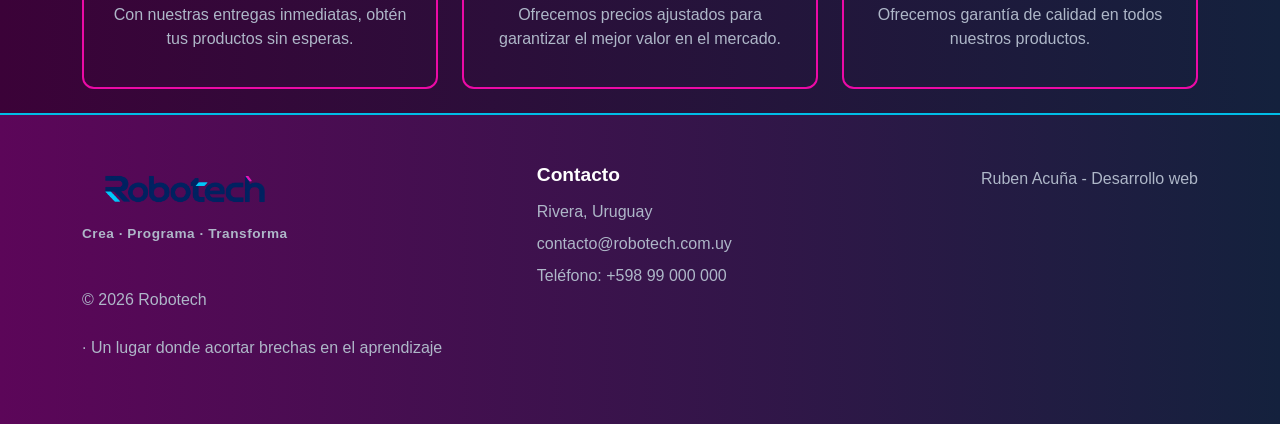
==== commit 1d9c679c: "Uniformar separadores después de imágenes" ====
--- a/index.html
+++ b/index.html
@@ -254,7 +254,7 @@
                                     <div class="placeholder-image"><img height="200" src="img/robopro.png" 
                                             alt="Kit RoboPro" class="img-fluid"></div>
                                     <div class="p-3">
-                                        <hr >
+                                        <hr class="product-divider">
 
                                         <span class="eyebrow">Categoría</span>
                                         <h3 class="h5 mt-2">Kit de desarrollo Robótica Pro</h3>
--- a/css/styles.css
+++ b/css/styles.css
@@ -36,7 +36,7 @@
 }
 
 .separador-celeste {
-    height: 3px;
+    height: 2px;
     margin: 0;
     border: 0;
     background-color: #00bde7;
@@ -374,10 +374,15 @@
 
 .placeholder-product {
     height: 100%;
-    background: #fff;
+    background: #14213d;
     border-radius: 18px;
     overflow: hidden;
     box-shadow: 0 10px 28px #17203314
+}
+
+.placeholder-product:hover {
+    box-shadow: 0 0 28px rgba(0, 189, 231, .45),
+                0 0 18px rgba(236, 10, 166, .55);
 }
 
 .placeholder-image {
@@ -397,6 +402,39 @@
     opacity: 1;
 }
 
+.product-price-divider {
+    margin: 16px 0;
+    border: 0;
+    border-top: 2px solid #5c0659;
+    opacity: 1;
+}
+
+.placeholder-product .btn-primary {
+    background-color: #f06dce;
+    border-color: #f06dce;
+    color: #fff;
+    font-family: "Trebuchet MS", Arial, sans-serif;
+    font-weight: 800;
+    letter-spacing: 0.08em;
+}
+
+.placeholder-product .btn-primary:hover,
+.placeholder-product .btn-primary:focus-visible {
+    background-color: #3b0238;
+    border-color: #3b0238;
+    color: #fff;
+}
+
+.placeholder-product h3 {
+    min-height: 2.4em;
+    line-height: 1.2;
+}
+
+.placeholder-product p {
+    min-height: 3em;
+    line-height: 1.5;
+}
+
 .placeholder-product .eyebrow {
     display: inline-block;
     margin-top: 0;
@@ -405,8 +443,9 @@
 
 .section-gradient .placeholder-product h3,
 .section-gradient .placeholder-product p,
-.section-gradient .placeholder-product strong {
-    color: #3b0238 !important;
+.section-gradient .placeholder-product strong,
+.section-gradient .placeholder-product .eyebrow {
+    color: #fff !important;
 }
 
 .benefits {
@@ -543,7 +582,7 @@
 }
 
 .footer {
-    background: #5c0659;
+    background: linear-gradient(90deg, #5c0659 0%, #14213d 100%);
     color: #aeb7c8;
     min-height: 240px;
 }
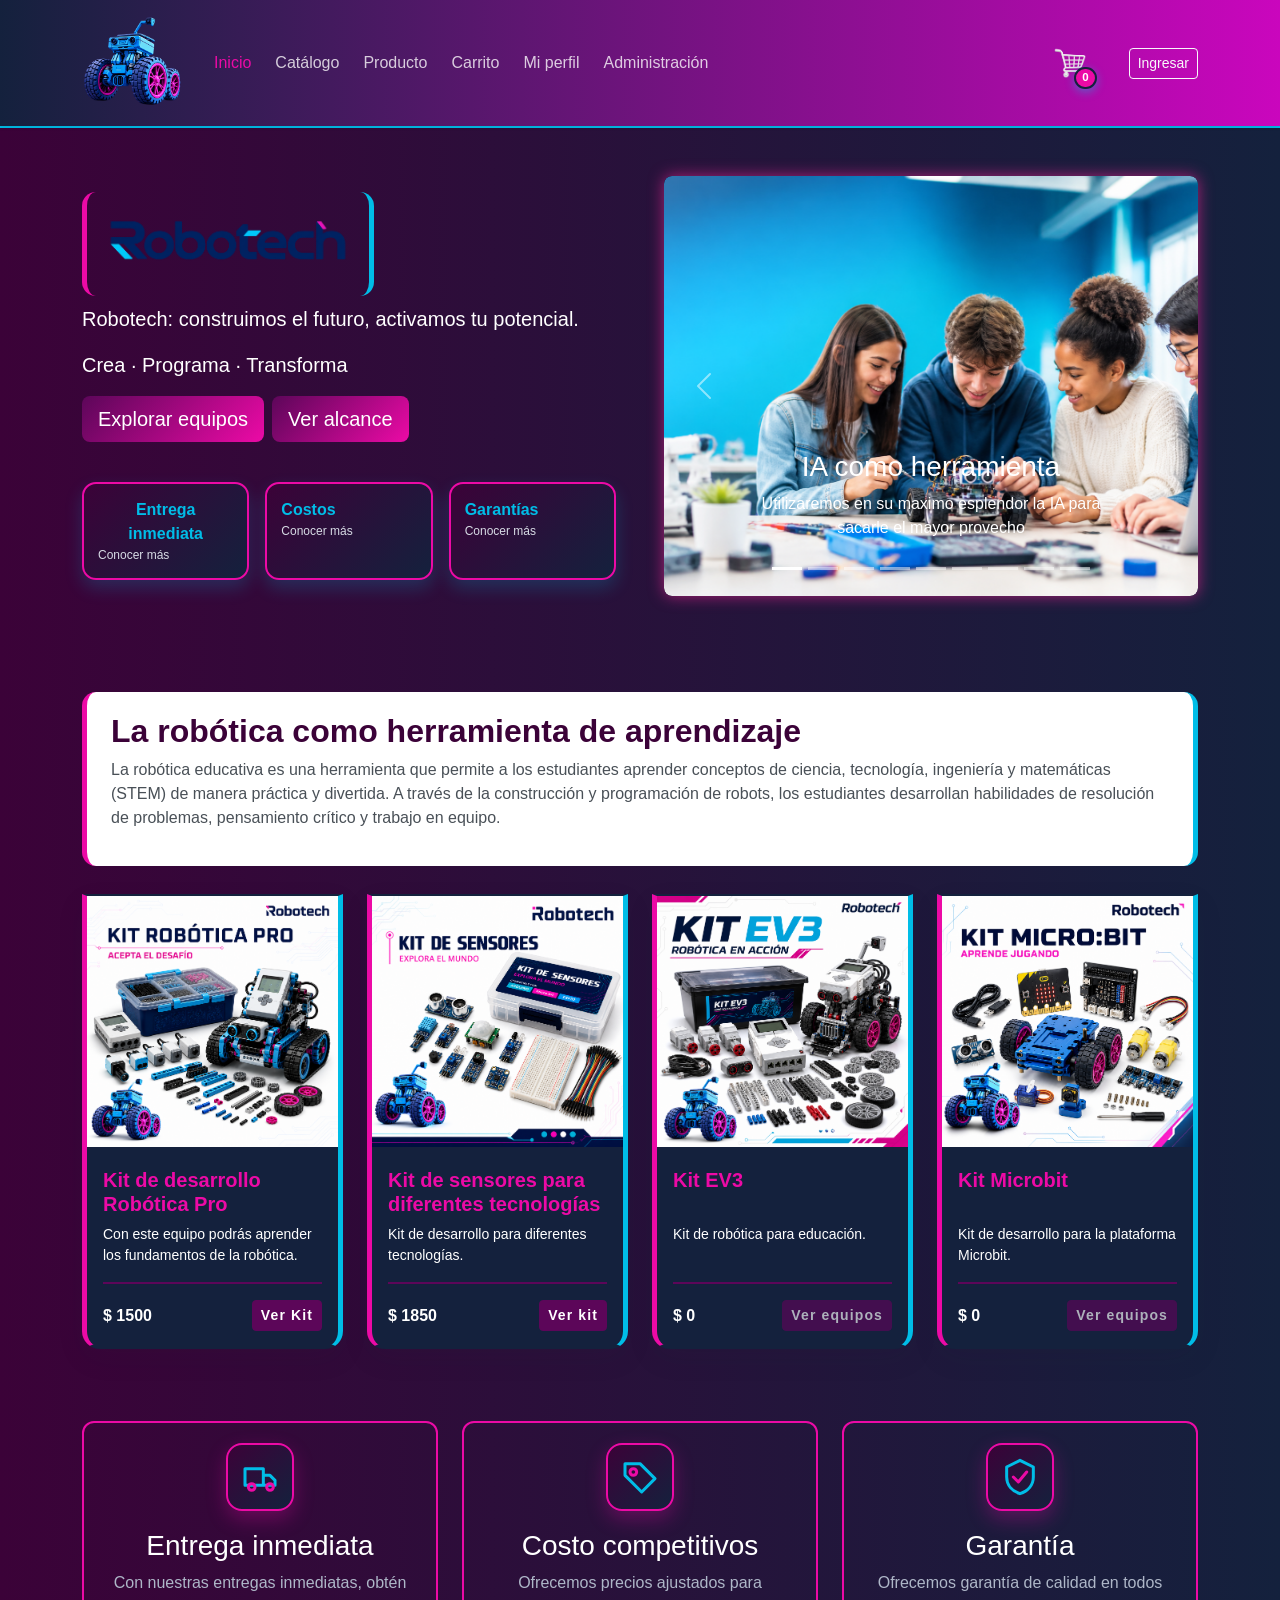
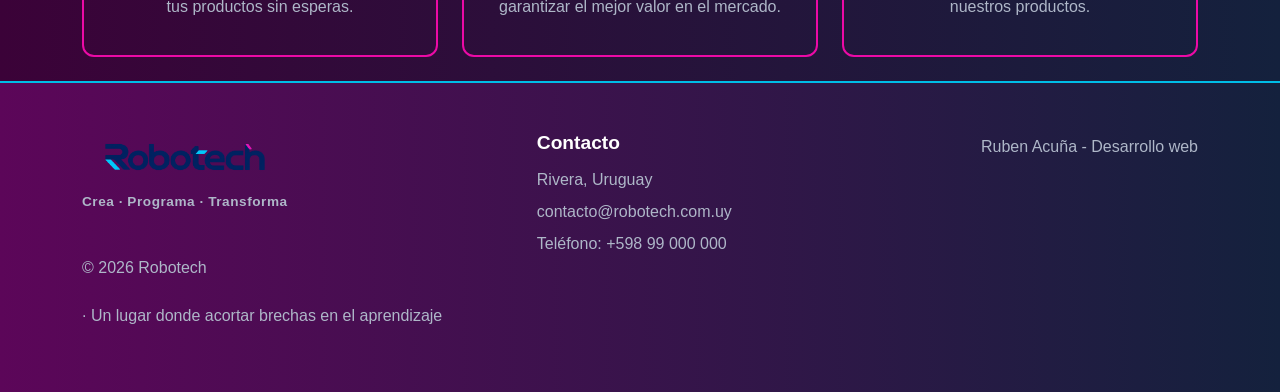
==== commit 367d3d77: "Eliminar categoría de las tarjetas" ====
--- a/index.html
+++ b/index.html
@@ -256,7 +256,6 @@
                                     <div class="p-3">
                                         <hr class="product-divider">
 
-                                        <span class="eyebrow">Categoría</span>
                                         <h3 class="h5 mt-2">Kit de desarrollo Robótica Pro</h3>
                                         <p class="text-secondary small">Con este equipo podrás aprender los fundamentos
                                             de
@@ -275,7 +274,6 @@
                                             alt="Kit Sensores" class="img-fluid"></div>
                                     <div class="p-3">
                                         <hr class="product-divider">
-                                        <span class="eyebrow">Categoría</span>
                                         <h3 class="h5 mt-2">Kit de sensores para diferentes tecnologías
                                         </h3>
                                         <p class="text-secondary small">Kit de desarrollo para diferentes tecnologías.
@@ -294,7 +292,6 @@
                                             class="img-fluid"> </div>
                                     <div class="p-3">
                                         <hr class="product-divider">
-                                        <span class="eyebrow">Categoría</span>
                                         <h3 class="h5 mt-2">Kit EV3</h3>
                                         <p class="text-secondary small">Kit de robótica para educación.</p>
                                         <hr class="product-price-divider">
@@ -310,7 +307,6 @@
                                             alt="Kit Microbit" class="img-fluid"></div>
                                     <div class="p-3">
                                         <hr class="product-divider">
-                                        <span class="eyebrow">Categoría</span>
                                         <h3 class="h5 mt-2">Kit Microbit</h3>
                                         <p class="text-secondary small">Kit de desarrollo para la plataforma Microbit.
                                         </p>
--- a/css/styles.css
+++ b/css/styles.css
@@ -375,7 +375,8 @@
 .placeholder-product {
     height: 100%;
     background: #14213d;
-    border-radius: 18px;
+    border-right: 5px solid #00bde7;
+    border-radius: 0 0 18px 18px;
     overflow: hidden;
     box-shadow: 0 10px 28px #17203314
 }
@@ -410,8 +411,8 @@
 }
 
 .placeholder-product .btn-primary {
-    background-color: #f06dce;
-    border-color: #f06dce;
+    background-color: #5c0659;
+    border-color: #5c0659;
     color: #fff;
     font-family: "Trebuchet MS", Arial, sans-serif;
     font-weight: 800;
@@ -441,11 +442,15 @@
     color: #ec0aa6;
 }
 
-.section-gradient .placeholder-product h3,
 .section-gradient .placeholder-product p,
 .section-gradient .placeholder-product strong,
 .section-gradient .placeholder-product .eyebrow {
     color: #fff !important;
+}
+
+.section-gradient .placeholder-product h3 {
+    color: #ec0aa6 !important;
+    font-weight: 800;
 }
 
 .benefits {
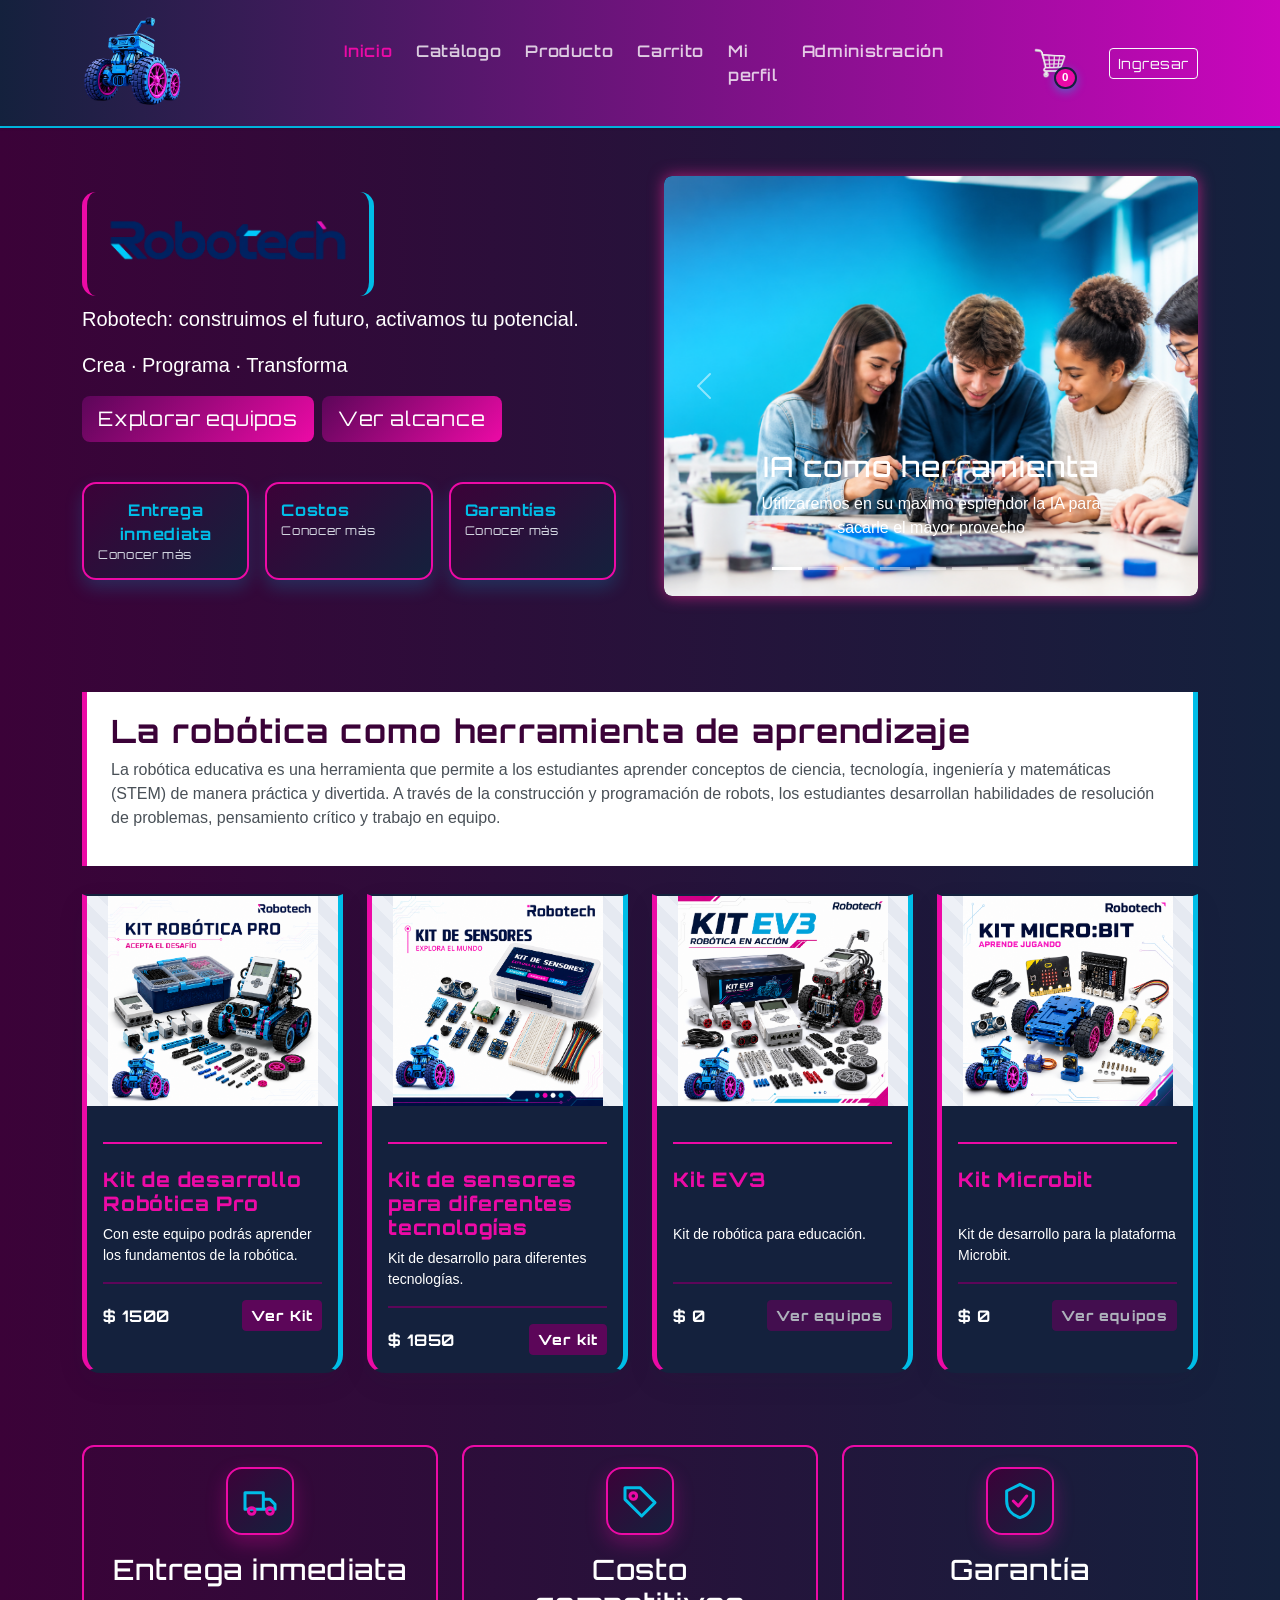
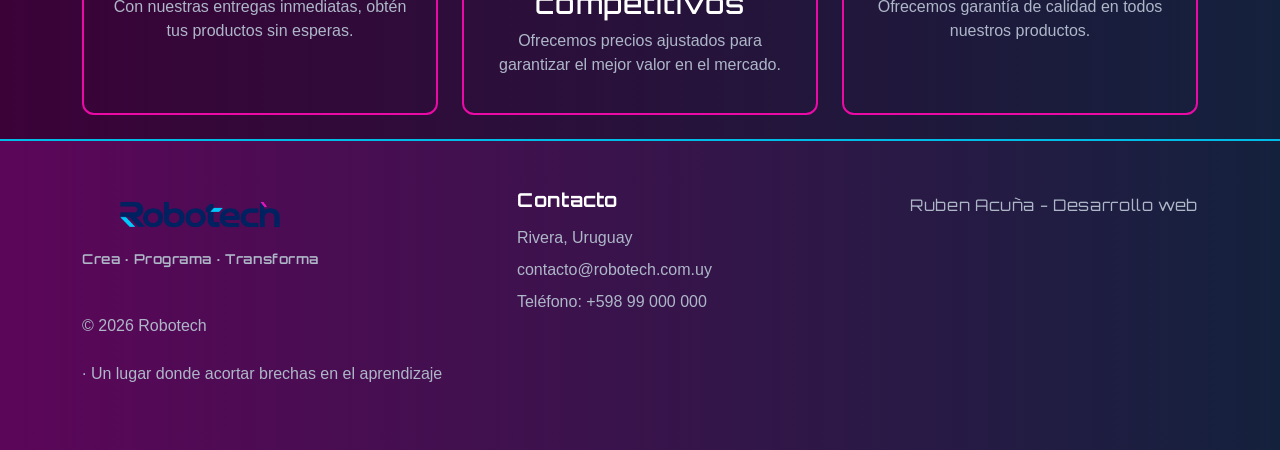
==== commit 6899cb24: "Actualiza diseño visual de la página principal" ====
--- a/index.html
+++ b/index.html
@@ -33,12 +33,12 @@
                         </li>
                     </ul>
 
-                    <div class="cart-wrapper">
-                        <a href="carrito.html" class="cart-link" aria-label="Ver carrito de compras">
-                            <img src="img/carrito.png" alt="" class="cart-icon">
-                            <span class="carrito-contador" id="carritoContador" aria-live="polite">0</span>
-                        </a>
-                    </div>
+                    <div class="cart-wrapper">
+                        <a href="carrito.html" class="cart-link" aria-label="Ver carrito de compras">
+                            <img src="img/carrito.png" alt="" class="cart-icon">
+                            <span class="carrito-contador" id="carritoContador" aria-live="polite">0</span>
+                        </a>
+                    </div>
 
 
 
@@ -51,10 +51,10 @@
 
                 </div>
             </div>
-        </nav>
-    </header>
-    <hr class="separador-celeste">
-    <section class="navbar2 hero-intro">
+        </nav>
+    </header>
+    <hr class="separador-celeste">
+    <section class="navbar2 hero-intro">
         <div class="container py-4 py-lg-5">
             <div class="row align-items-center g-4 g-lg-5">
                 <div class="col-lg-6">
@@ -254,14 +254,14 @@
                                     <div class="placeholder-image"><img height="200" src="img/robopro.png" 
                                             alt="Kit RoboPro" class="img-fluid"></div>
                                     <div class="p-3">
-                                        <hr class="product-divider">
+                                        <hr class="product-divider">
 
                                         <h3 class="h5 mt-2">Kit de desarrollo Robótica Pro</h3>
-                                        <p class="text-secondary small">Con este equipo podrás aprender los fundamentos
-                                            de
-                                            la robótica.</p>
-                                        <hr class="product-price-divider">
-                                        <div class="d-flex justify-content-between align-items-center"><strong>$
+                                        <p class="text-secondary small">Con este equipo podrás aprender los fundamentos
+                                            de
+                                            la robótica.</p>
+                                        <hr class="product-price-divider">
+                                        <div class="d-flex justify-content-between align-items-center"><strong>$
                                                 1500</strong><button class="btn btn-primary btn-sm"
                                                 onclick="window.location.href='producto.html'" enabled>Ver
                                                 Kit</button></div>
@@ -276,10 +276,10 @@
                                         <hr class="product-divider">
                                         <h3 class="h5 mt-2">Kit de sensores para diferentes tecnologías
                                         </h3>
-                                        <p class="text-secondary small">Kit de desarrollo para diferentes tecnologías.
-                                        </p>
-                                        <hr class="product-price-divider">
-                                        <div class="d-flex justify-content-between align-items-center"><strong>$
+                                        <p class="text-secondary small">Kit de desarrollo para diferentes tecnologías.
+                                        </p>
+                                        <hr class="product-price-divider">
+                                        <div class="d-flex justify-content-between align-items-center"><strong>$
                                                 1850</strong><button onclick="window.location.href='producto.html'"
                                                 class="btn btn-primary btn-sm" enabled>Ver kit</button>
                                         </div>
@@ -292,10 +292,10 @@
                                             class="img-fluid"> </div>
                                     <div class="p-3">
                                         <hr class="product-divider">
-                                        <h3 class="h5 mt-2">Kit EV3</h3>
-                                        <p class="text-secondary small">Kit de robótica para educación.</p>
-                                        <hr class="product-price-divider">
-                                        <div class="d-flex justify-content-between align-items-center"><strong>$
+                                        <h3 class="h5 mt-2">Kit EV3</h3>
+                                        <p class="text-secondary small">Kit de robótica para educación.</p>
+                                        <hr class="product-price-divider">
+                                        <div class="d-flex justify-content-between align-items-center"><strong>$
                                                 0</strong><button class="btn btn-primary btn-sm" disabled>Ver
                                                 equipos</button></div>
                                     </div>
@@ -308,10 +308,10 @@
                                     <div class="p-3">
                                         <hr class="product-divider">
                                         <h3 class="h5 mt-2">Kit Microbit</h3>
-                                        <p class="text-secondary small">Kit de desarrollo para la plataforma Microbit.
-                                        </p>
-                                        <hr class="product-price-divider">
-                                        <div class="d-flex justify-content-between align-items-center"><strong>$
+                                        <p class="text-secondary small">Kit de desarrollo para la plataforma Microbit.
+                                        </p>
+                                        <hr class="product-price-divider">
+                                        <div class="d-flex justify-content-between align-items-center"><strong>$
                                                 0</strong><button class="btn btn-primary btn-sm" disabled>Ver
                                                 equipos</button></div>
                                     </div>
@@ -370,40 +370,40 @@
                         </div>
                     </div>
                 </div>
-            </section>
-            <div class="modal fade robotech-modal" id="entregaModal" tabindex="-1" aria-labelledby="entregaModalTitle" aria-hidden="true">
-                <div class="modal-dialog modal-dialog-centered"><div class="modal-content">
-                    <div class="modal-header"><div class="modal-heading">
-                        <div class="modal-benefit-icon" aria-hidden="true"><svg viewBox="0 0 24 24"><path class="icon-main" d="M3 7h11v10H3z M14 11h4l3 3v3h-7z"/><circle class="icon-accent" cx="7" cy="18" r="2"/><circle class="icon-accent" cx="18" cy="18" r="2"/></svg></div>
-                        <h2 class="modal-title fs-4" id="entregaModalTitle">Entrega inmediata</h2>
-                    </div><button type="button" class="btn-close btn-close-white" data-bs-dismiss="modal" aria-label="Cerrar"></button></div>
-                    <div class="modal-body"><p>Preparamos y despachamos los productos disponibles con rapidez para reducir los tiempos de espera. Informamos el estado del pedido y coordinamos la entrega de forma clara.</p></div>
-                    <div class="modal-footer"><button type="button" class="btn btn-robotech" data-bs-dismiss="modal">Entendido</button></div>
-                </div></div>
-            </div>
-
-            <div class="modal fade robotech-modal" id="costosModal" tabindex="-1" aria-labelledby="costosModalTitle" aria-hidden="true">
-                <div class="modal-dialog modal-dialog-centered"><div class="modal-content">
-                    <div class="modal-header"><div class="modal-heading">
-                        <div class="modal-benefit-icon" aria-hidden="true"><svg viewBox="0 0 24 24"><path class="icon-main" d="M3 4h9l9 9-8 8-10-10z"/><circle class="icon-accent" cx="8" cy="9" r="2"/></svg></div>
-                        <h2 class="modal-title fs-4" id="costosModalTitle">Costos competitivos</h2>
-                    </div><button type="button" class="btn-close btn-close-white" data-bs-dismiss="modal" aria-label="Cerrar"></button></div>
-                    <div class="modal-body"><p>Ofrecemos precios claros y competitivos para facilitar el acceso a la robótica educativa. Cada producto busca equilibrar calidad, utilidad y una inversión adecuada.</p></div>
-                    <div class="modal-footer"><button type="button" class="btn btn-robotech" data-bs-dismiss="modal">Entendido</button></div>
-                </div></div>
-            </div>
-
-            <div class="modal fade robotech-modal" id="garantiaModal" tabindex="-1" aria-labelledby="garantiaModalTitle" aria-hidden="true">
-                <div class="modal-dialog modal-dialog-centered"><div class="modal-content">
-                    <div class="modal-header"><div class="modal-heading">
-                        <div class="modal-benefit-icon" aria-hidden="true"><svg viewBox="0 0 24 24"><path class="icon-main" d="M12 2l8 4v6c0 5-3.4 8.5-8 10-4.6-1.5-8-5-8-10V6z"/><path class="icon-accent" d="M8 12l3 3 5-6"/></svg></div>
-                        <h2 class="modal-title fs-4" id="garantiaModalTitle">Garantía</h2>
-                    </div><button type="button" class="btn-close btn-close-white" data-bs-dismiss="modal" aria-label="Cerrar"></button></div>
-                    <div class="modal-body"><p>Respaldamos nuestros productos con garantía de calidad y asistencia ante fallas. Nuestro objetivo es brindar una solución confiable para aprender, construir y experimentar.</p></div>
-                    <div class="modal-footer"><button type="button" class="btn btn-robotech" data-bs-dismiss="modal">Entendido</button></div>
-                </div></div>
-            </div>
-            <div class="modal fade robotech-modal2" id="projectInfoModal" tabindex="-1">
+            </section>
+            <div class="modal fade robotech-modal" id="entregaModal" tabindex="-1" aria-labelledby="entregaModalTitle" aria-hidden="true">
+                <div class="modal-dialog modal-dialog-centered"><div class="modal-content">
+                    <div class="modal-header"><div class="modal-heading">
+                        <div class="modal-benefit-icon" aria-hidden="true"><svg viewBox="0 0 24 24"><path class="icon-main" d="M3 7h11v10H3z M14 11h4l3 3v3h-7z"/><circle class="icon-accent" cx="7" cy="18" r="2"/><circle class="icon-accent" cx="18" cy="18" r="2"/></svg></div>
+                        <h2 class="modal-title fs-4" id="entregaModalTitle">Entrega inmediata</h2>
+                    </div><button type="button" class="btn-close btn-close-white" data-bs-dismiss="modal" aria-label="Cerrar"></button></div>
+                    <div class="modal-body"><p>Preparamos y despachamos los productos disponibles con rapidez para reducir los tiempos de espera. Informamos el estado del pedido y coordinamos la entrega de forma clara.</p></div>
+                    <div class="modal-footer"><button type="button" class="btn btn-robotech" data-bs-dismiss="modal">Entendido</button></div>
+                </div></div>
+            </div>
+
+            <div class="modal fade robotech-modal" id="costosModal" tabindex="-1" aria-labelledby="costosModalTitle" aria-hidden="true">
+                <div class="modal-dialog modal-dialog-centered"><div class="modal-content">
+                    <div class="modal-header"><div class="modal-heading">
+                        <div class="modal-benefit-icon" aria-hidden="true"><svg viewBox="0 0 24 24"><path class="icon-main" d="M3 4h9l9 9-8 8-10-10z"/><circle class="icon-accent" cx="8" cy="9" r="2"/></svg></div>
+                        <h2 class="modal-title fs-4" id="costosModalTitle">Costos competitivos</h2>
+                    </div><button type="button" class="btn-close btn-close-white" data-bs-dismiss="modal" aria-label="Cerrar"></button></div>
+                    <div class="modal-body"><p>Ofrecemos precios claros y competitivos para facilitar el acceso a la robótica educativa. Cada producto busca equilibrar calidad, utilidad y una inversión adecuada.</p></div>
+                    <div class="modal-footer"><button type="button" class="btn btn-robotech" data-bs-dismiss="modal">Entendido</button></div>
+                </div></div>
+            </div>
+
+            <div class="modal fade robotech-modal" id="garantiaModal" tabindex="-1" aria-labelledby="garantiaModalTitle" aria-hidden="true">
+                <div class="modal-dialog modal-dialog-centered"><div class="modal-content">
+                    <div class="modal-header"><div class="modal-heading">
+                        <div class="modal-benefit-icon" aria-hidden="true"><svg viewBox="0 0 24 24"><path class="icon-main" d="M12 2l8 4v6c0 5-3.4 8.5-8 10-4.6-1.5-8-5-8-10V6z"/><path class="icon-accent" d="M8 12l3 3 5-6"/></svg></div>
+                        <h2 class="modal-title fs-4" id="garantiaModalTitle">Garantía</h2>
+                    </div><button type="button" class="btn-close btn-close-white" data-bs-dismiss="modal" aria-label="Cerrar"></button></div>
+                    <div class="modal-body"><p>Respaldamos nuestros productos con garantía de calidad y asistencia ante fallas. Nuestro objetivo es brindar una solución confiable para aprender, construir y experimentar.</p></div>
+                    <div class="modal-footer"><button type="button" class="btn btn-robotech" data-bs-dismiss="modal">Entendido</button></div>
+                </div></div>
+            </div>
+            <div class="modal fade robotech-modal2" id="projectInfoModal" tabindex="-1">
                 <div class="modal-dialog modal-lg modal-dialog-centered">
                     <div class="modal-content">
                         <div class="modal-header">
@@ -411,7 +411,7 @@
                                 data-bs-dismiss="modal"></button>
                         </div>
                         <div class="modal-body">
-                            <p class="modal-intro">El proyecto se desarrollará progresivamente en cuatro sprints.</p>
+                            <p class="modal-intro">El proyecto se desarrollará progresivamente en cuatro sprints.</p>
                             <div class="row g-3">
                                 <div class="col-md-6">
                                     <div class="sprint-summary"><strong>Sprint 1 · Semanas 1 a 4</strong><span>Inicio,
@@ -439,8 +439,8 @@
     </div>
     </div>
     </main>
-    <hr class="separador-celeste">
-    <footer class="footer py-5 mt-auto">
+    <hr class="separador-celeste">
+    <footer class="footer py-5 mt-auto">
         <div class="container">
             <div class="footer-top d-flex justify-content-between align-items-start flex-wrap gap-4">
                 <div class="footer-brand">
@@ -460,7 +460,7 @@
                 <span class="footer-author">Ruben Acuña - Desarrollo web</span>
             </div>
         </div>
-        <div class="container">
+        <div class="container">
             <p class="footer-copyright">© 2026 Robotech</p> <br> <p>· Un lugar donde acortar brechas en el aprendizaje</p>
         </div>
     </footer>
--- a/css/styles.css
+++ b/css/styles.css
@@ -1,3 +1,5 @@
+@import url('https://fonts.googleapis.com/css2?family=Orbitron:wght@600;700&display=swap');
+
 :root {
     --primary: #1f4fd6;
     --ink: #172033;
@@ -15,6 +17,22 @@
     font-size: 1rem;
     color: var(--ink);
     background: var(--surface)
+}
+
+h1,
+h2,
+h3,
+h4,
+h5,
+h6,
+strong,
+.btn,
+.navbar .nav-link,
+.metric,
+.footer-slogan,
+.footer-author {
+    font-family: "Orbitron", "Trebuchet MS", sans-serif !important;
+    letter-spacing: 0.04em;
 }
 
 
@@ -89,10 +107,10 @@
 
 
 .info-robotica {
-  padding: 22px;
-  background-color: white;
-  border-left: 5px solid #ec0aa6;
-  border-radius: 16px 0 0 16px;
+    padding: 22px;
+    background-color: white;
+    border-left: 5px solid #ec0aa6;
+    border-radius: 0;
 }
 
 
@@ -133,7 +151,7 @@
     padding: 20px 24px;
     border-left: 5px solid #ec0aa6;
     border-right: 5px solid #00bde7;
-    border-radius: 14px;
+    border-radius: 0;
 }
 
 .section-gradient .info-robotica .text-secondary {
@@ -175,6 +193,9 @@
 }
 .navbar .nav-link {
     color: #ffffffc7;
+    font-family: "Orbitron", "Trebuchet MS", sans-serif;
+    font-weight: 600;
+    letter-spacing: 0.04em;
     font-size: 1rem;
     padding: 0.5rem 1rem;
     margin-left: 0.5rem;
@@ -191,6 +212,23 @@
 .navbar .nav-link:focus-visible {
     color: #ec0aa6;
     outline: none;
+}
+
+@media (min-width: 992px) {
+    .navbar .container {
+        position: relative;
+    }
+
+    #mainNav {
+        justify-content: flex-end;
+    }
+
+    #mainNav .navbar-nav {
+        position: absolute;
+        left: 50%;
+        margin: 0 !important;
+        transform: translateX(-50%);
+    }
 }
 
 .brand-mark {
@@ -392,8 +430,17 @@
     background: repeating-linear-gradient(45deg, #eef1f7, #eef1f7 12px, #e5e9f1 12px, #e5e9f1 24px);
     display: grid;
     place-items: center;
+    overflow: hidden;
     color: #7a8497;
     font-weight: 700
+}
+
+.placeholder-image img {
+    width: 100%;
+    height: 210px;
+    max-height: 210px;
+    object-fit: contain;
+    display: block;
 }
 
 .product-divider {
